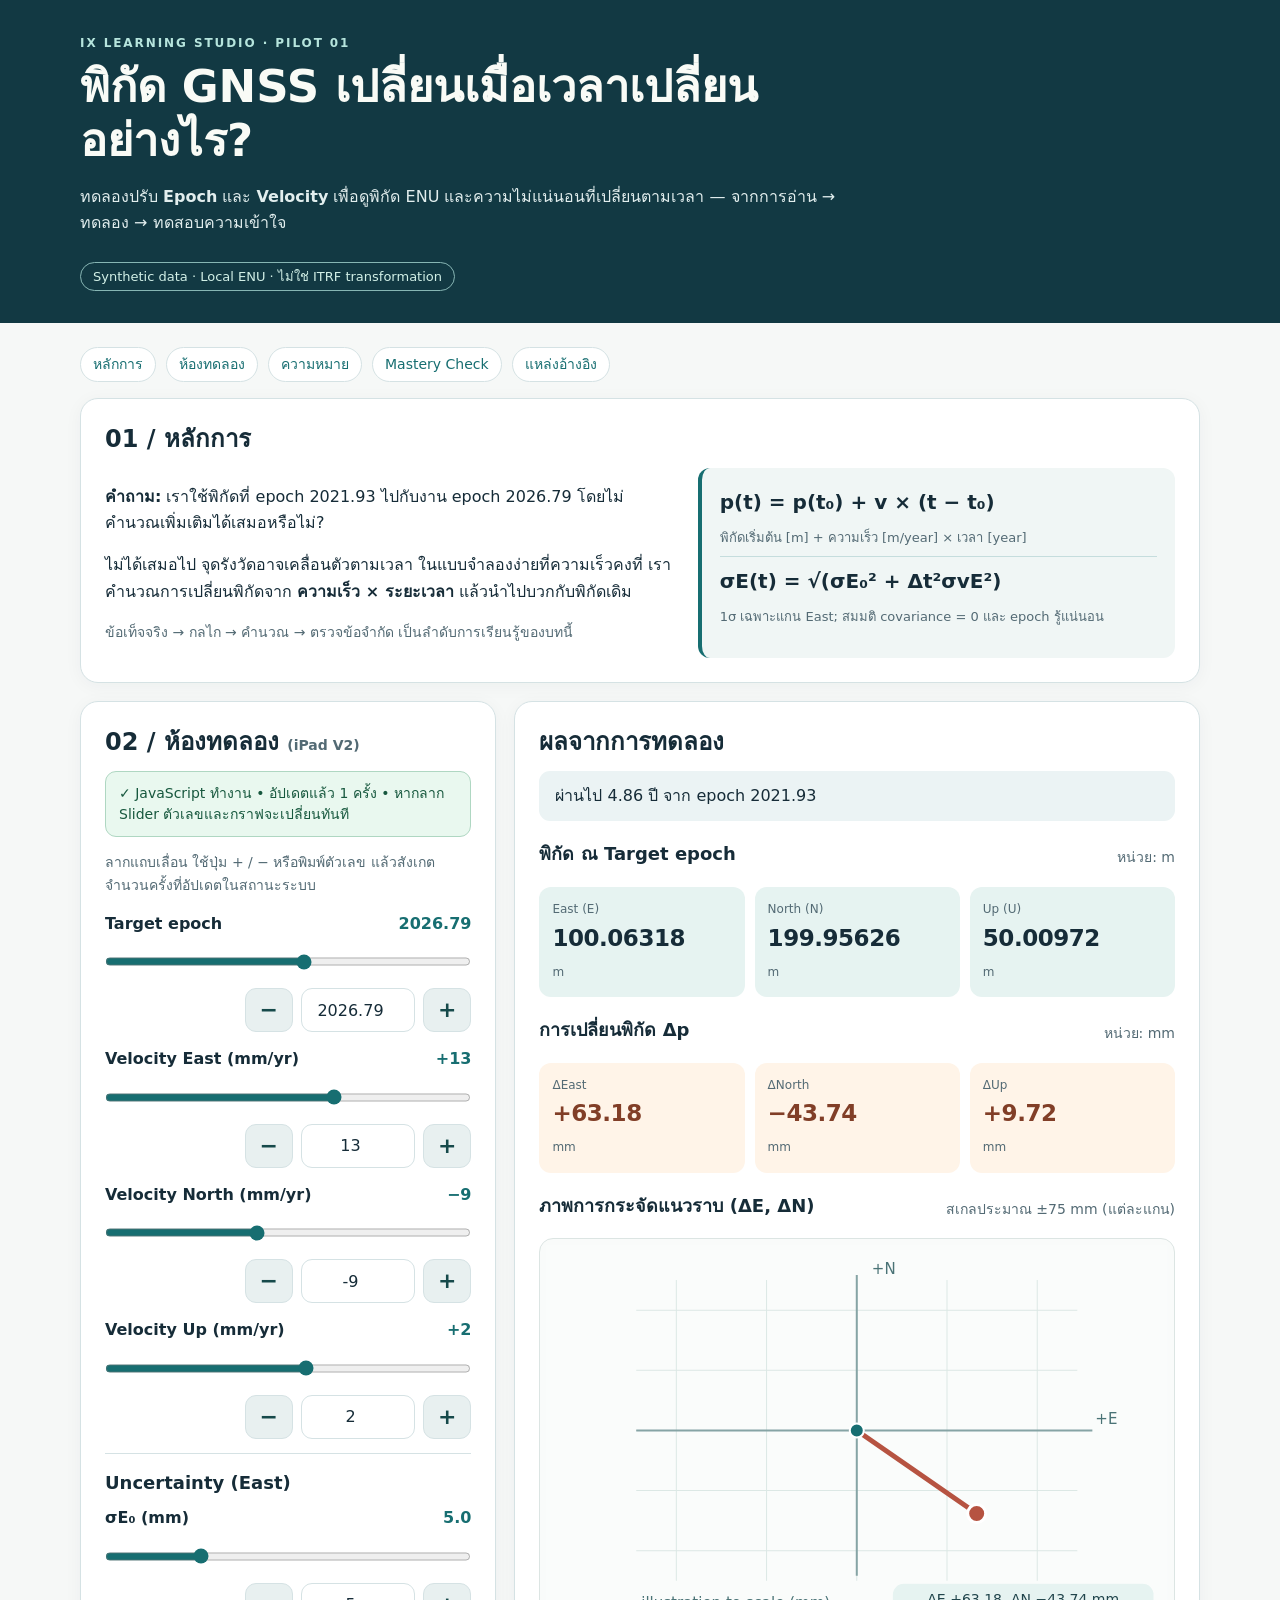
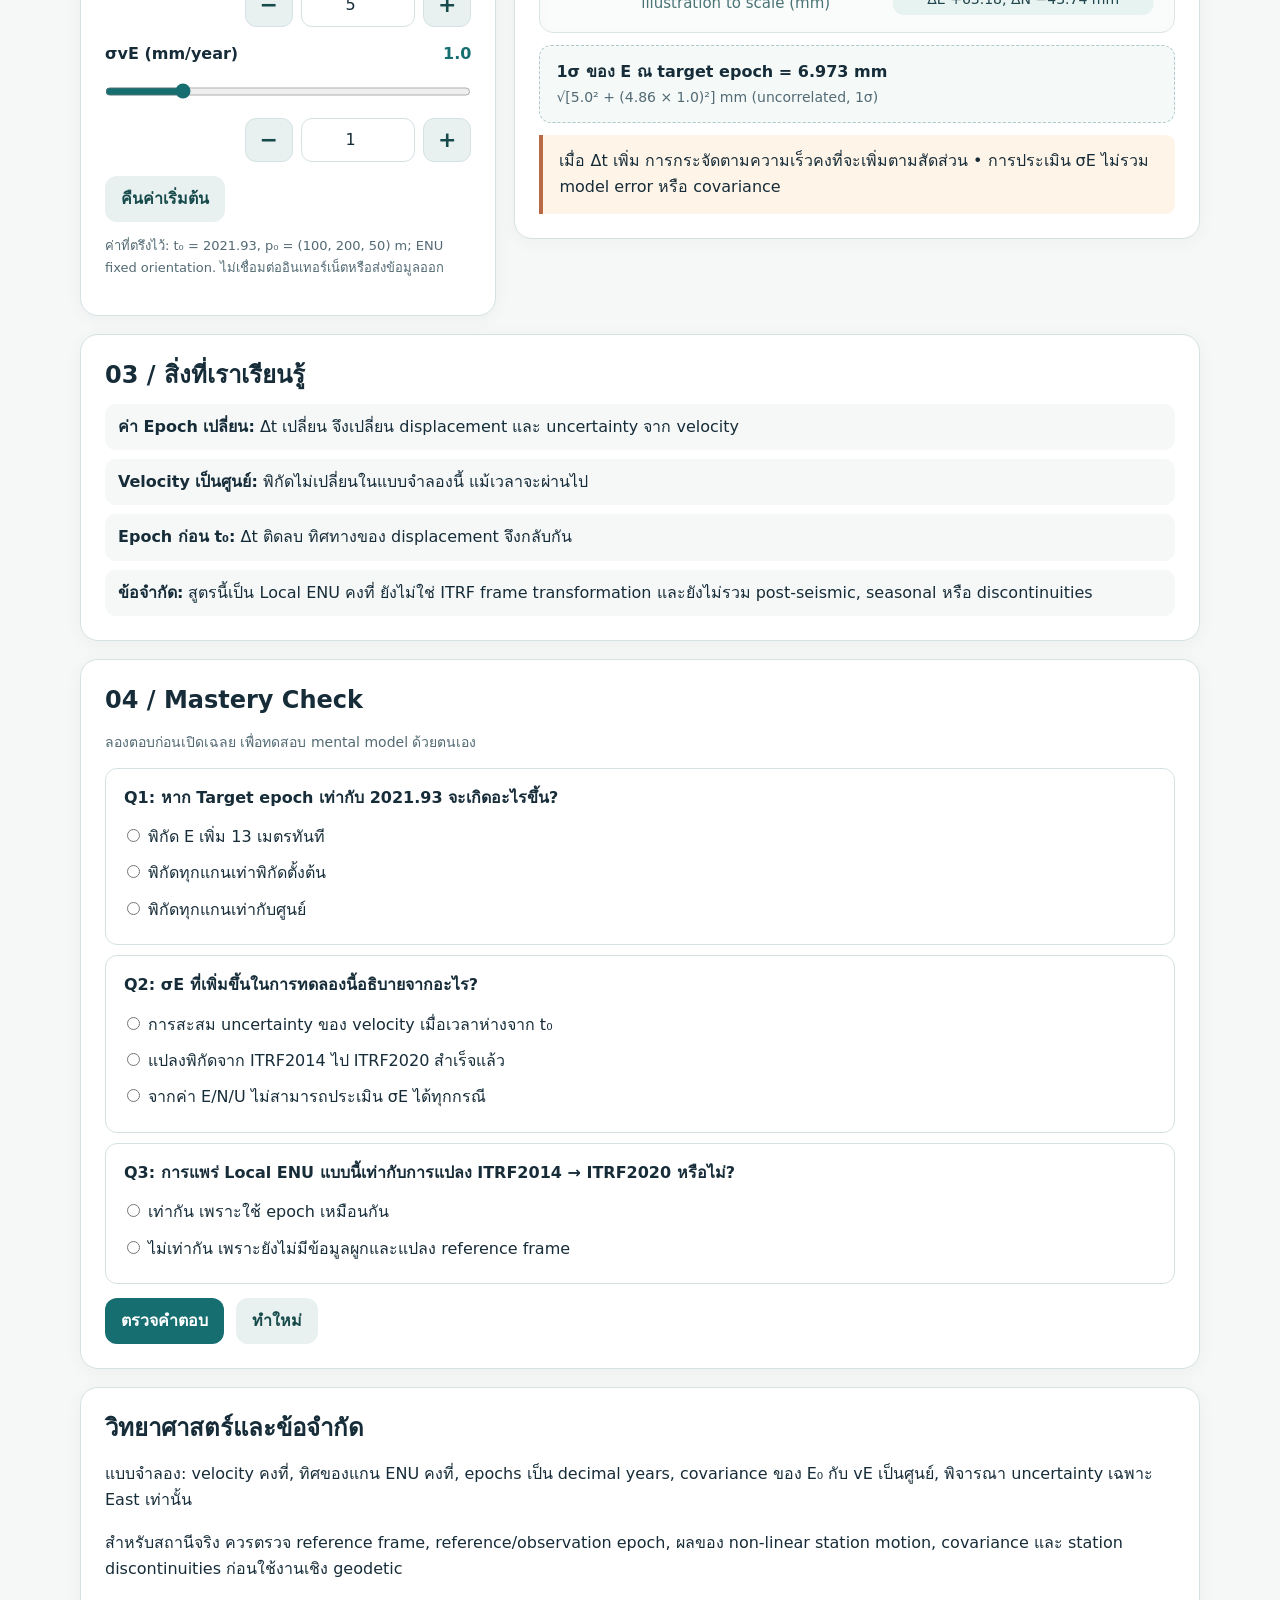
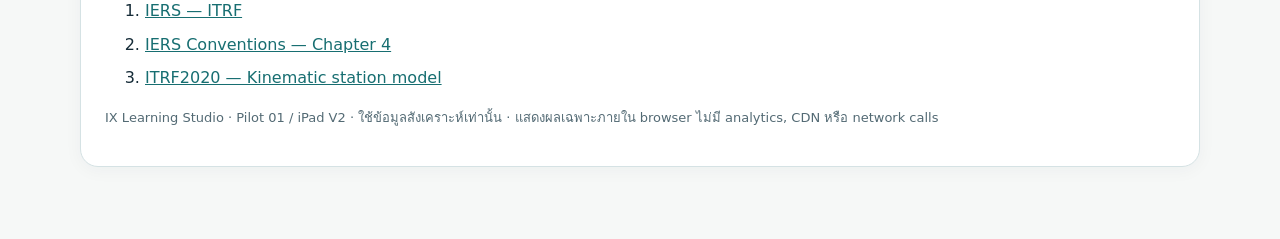
==== index.html @ b5753600 "Add files via upload" ====
<!DOCTYPE html>
<html lang="th">
<head>
<meta charset="UTF-8">
<meta name="viewport" content="width=device-width,initial-scale=1">
<meta name="color-scheme" content="light">
<title>IX Learning Studio · GNSS Epoch Propagation · iPad V2</title>
<style>
:root{--ink:#162c38;--sub:#536a74;--bg:#f6f8f7;--paper:#fff;--sea:#176e71;--soft:#e6f3f1;--coral:#b65341;--gold:#f8eaca;--border:#d5e2e4;--focus:#096a9a}
*{box-sizing:border-box} html{scroll-behavior:smooth}body{margin:0;background:var(--bg);font-family:system-ui,'Noto Sans Thai',Tahoma,sans-serif;color:var(--ink);font-size:16px;line-height:1.65}button,input{font:inherit} button{cursor:pointer} button:focus-visible,a:focus-visible,input:focus-visible{outline:3px solid var(--focus);outline-offset:3px}a{color:var(--sea)}
.hero{background:#123943;color:#f9fbf6;padding:36px max(16px,calc((100vw - 1120px)/2)) 32px}.eyebrow{text-transform:uppercase;letter-spacing:.16em;font:600 12px system-ui;color:#b6e5dd}.hero h1{font-size:clamp(27px,4vw,45px);line-height:1.2;max-width:800px;margin:10px 0}.hero p{max-width:780px;color:#e2eeee}.pill{display:inline-block;border:1px solid #87b6b4;padding:3px 12px;border-radius:99px;color:#d2f0e7;font-size:13px;margin-top:9px}main{width:min(1120px,calc(100% - 32px));margin:24px auto 72px}.topnav{display:flex;flex-wrap:wrap;gap:10px;margin-bottom:16px}.topnav a{border:1px solid var(--border);background:white;text-decoration:none;padding:5px 12px;border-radius:30px;font-size:14px}.card{background:var(--paper);border:1px solid var(--border);border-radius:18px;padding:24px;margin-bottom:18px;box-shadow:0 3px 18px #1a39450b}.card h2{margin:0 0 12px;line-height:1.35;font-size:24px}.card h3{margin:0 0 8px;font-size:18px}.hint{color:var(--sub);font-size:14px}.intro{display:grid;grid-template-columns:1.2fr 1fr;gap:20px}.formula{border-left:4px solid var(--sea);background:#f0f6f5;padding:18px;border-radius:12px;font-size:20px;display:flex;flex-direction:column;gap:8px}.formula small{font-size:13px;color:var(--sub)} .micro{display:grid;gap:9px} .micro div{padding:10px 13px;background:#f6f8f8;border-radius:11px}
.workspace{display:grid;grid-template-columns:minmax(275px,.82fr) minmax(0,1.35fr);gap:18px;align-items:start}.control label{display:flex;justify-content:space-between;gap:10px;align-items:baseline;font-weight:600}.control output{color:var(--sea);font-variant-numeric:tabular-nums;white-space:nowrap}.control input[type=range]{width:100%;accent-color:var(--sea);cursor:pointer;margin:7px 0 17px;min-height:20px}.columns{display:grid;grid-template-columns:repeat(3,1fr);gap:10px}.tile{background:var(--soft);padding:13px;border-radius:12px;min-width:0}.tile .axis{color:var(--sub);font-size:12px}.tile strong{font-size:clamp(16px,2.3vw,23px);display:block;font-variant-numeric:tabular-nums;letter-spacing:-.02em}.tile .unit{color:var(--sub);font-size:12px}.delta{background:#fff4e8}.delta strong{color:#813e27}.subhead{display:flex;align-items:center;justify-content:space-between;gap:10px;flex-wrap:wrap;margin:18px 0 10px}button{border:none;border-radius:12px;background:var(--sea);color:white;padding:10px 16px;font-weight:650}button.secondary{background:#e8f0f0;color:#164a4b}button[disabled]{opacity:.55;cursor:not-allowed}.compare{margin:12px 0;padding:15px 18px;border:1px solid var(--border);border-radius:12px}.compare .bar{position:relative;background:#dce8e7;border-radius:20px;height:14px;margin:15px 0 8px}.compare .bar div{background:var(--coral);height:100%;border-radius:20px;transition:width .2s ease;max-width:100%}.compare .barlabel{display:flex;justify-content:space-between;gap:10px;color:var(--sub);font-size:13px}.canvaswrap{background:#f9fbfa;border:1px solid #dce5e3;border-radius:14px;padding:6px}.canvaswrap svg{display:block;width:100%;height:auto}.metricline{border:1px dashed #b0c8cb;background:#f5faf9;border-radius:12px;padding:13px 16px;margin:12px 0;font-variant-numeric:tabular-nums}.note{padding:13px 16px;border-left:4px solid #b76a45;background:#fff4e8;border-radius:0 9px 9px 0}.foot{font-size:13px;color:var(--sub)}.qa{border:1px solid var(--border);border-radius:12px;padding:16px;margin-top:10px}.qa fieldset{border:0;padding:0;margin:0}.qa legend{font-weight:650;margin-bottom:8px}.qa label{display:block;padding:5px 0;cursor:pointer}.qa input{margin-right:8px}.good{color:#13634d}.bad{color:#a33e38}.inputline{display:flex;align-items:center;gap:12px;flex-wrap:wrap}.info{background:#ebf3f4;border-radius:11px;padding:12px 16px}.sources a{overflow-wrap:anywhere}.sources li{margin-bottom:7px}.sr-only{position:absolute;width:1px;height:1px;padding:0;margin:-1px;overflow:hidden;clip:rect(0,0,0,0);white-space:nowrap;border:0}
@media(max-width:800px){.intro,.workspace{grid-template-columns:1fr}.card{padding:16px}.columns{gap:6px}.tile{padding:10px 7px}.tile strong{font-size:clamp(14px,4vw,22px)}main{width:min(100% - 20px,1120px)}.hero{padding:26px 15px}.control input[type=range]{margin-bottom:12px}}
@media(prefers-reduced-motion:reduce){html{scroll-behavior:auto}*,*:before,*:after{animation:none!important;transition:none!important}}

/* iPad V2: progressive diagnostics and finger-friendly redundant controls */
.control input[type=range]{min-height:35px;touch-action:manipulation}
.slider-tools{display:flex;align-items:center;justify-content:flex-end;gap:8px;margin:-8px 0 14px}
.slider-tools button{border:1px solid var(--border);height:44px;min-width:48px;padding:6px 14px;border-radius:11px;background:#e8f0f0;color:#164a4b;font-size:22px;line-height:1}
.slider-tools input[type=number]{width:114px;max-width:40%;border:1px solid var(--border);border-radius:11px;padding:8px;background:#fff;color:var(--ink);height:44px;text-align:center;font-variant-numeric:tabular-nums}
.runtime-status{font-size:14px;line-height:1.5;border-radius:11px;padding:11px 13px;margin:12px 0;border:1px solid #d6b988;background:#fff4dc;color:#6a4410}
.runtime-ready{border-color:#afd7c2;background:#e9f8ef;color:#17583e}
.runtime-error{border-color:#efb5b4;background:#fff0f0;color:#8f2727}
@media(max-width:480px){.slider-tools{justify-content:space-between}.slider-tools input[type=number]{width:140px}}
</style>
</head>
<body>
<header class="hero">
 <div class="eyebrow">IX LEARNING STUDIO · PILOT 01</div>
 <h1>พิกัด GNSS เปลี่ยนเมื่อเวลาเปลี่ยนอย่างไร?</h1>
 <p>ทดลองปรับ <strong>Epoch</strong> และ <strong>Velocity</strong> เพื่อดูพิกัด ENU และความไม่แน่นอนที่เปลี่ยนตามเวลา — จากการอ่าน → ทดลอง → ทดสอบความเข้าใจ</p>
 <span class="pill">Synthetic data · Local ENU · ไม่ใช่ ITRF transformation</span>
</header>
<main>
<nav class="topnav" aria-label="ข้ามไปยังส่วนต่าง ๆ"><a href="#concept">หลักการ</a><a href="#experiment">ห้องทดลอง</a><a href="#explain">ความหมาย</a><a href="#quiz">Mastery Check</a><a href="#sources">แหล่งอ้างอิง</a></nav>
<section class="card" id="concept">
 <h2>01 / หลักการ</h2>
 <div class="intro">
  <div><p><strong>คำถาม:</strong> เราใช้พิกัดที่ epoch 2021.93 ไปกับงาน epoch 2026.79 โดยไม่คำนวณเพิ่มเติมได้เสมอหรือไม่?</p><p>ไม่ได้เสมอไป จุดรังวัดอาจเคลื่อนตัวตามเวลา ในแบบจำลองง่ายที่ความเร็วคงที่ เราคำนวณการเปลี่ยนพิกัดจาก <strong>ความเร็ว × ระยะเวลา</strong> แล้วนำไปบวกกับพิกัดเดิม</p><p class="hint">ข้อเท็จจริง → กลไก → คำนวณ → ตรวจข้อจำกัด เป็นลำดับการเรียนรู้ของบทนี้</p></div>
  <div class="formula"><div><strong>p(t) = p(t₀) + v × (t − t₀)</strong></div><small>พิกัดเริ่มต้น [m] + ความเร็ว [m/year] × เวลา [year]</small><div style="border-top:1px solid #c5dddd;padding-top:8px"><strong>σE(t) = √(σE₀² + Δt²σvE²)</strong></div><small>1σ เฉพาะแกน East; สมมติ covariance = 0 และ epoch รู้แน่นอน</small></div>
 </div>
</section>
<section class="workspace" id="experiment" aria-labelledby="lab-heading">
 <div class="card" style="margin:0">
  <h2 id="lab-heading">02 / ห้องทดลอง <span class="hint">(iPad V2)</span></h2>
  <div id="js-status" class="runtime-status" role="status" aria-live="polite">⚠️ ยังไม่พบการทำงานของ JavaScript: หากตัวเลื่อนขยับ แต่ตัวเลขไม่เปลี่ยน หน้า Preview อาจบล็อกสคริปต์ ให้เปิดผ่านเว็บไซต์ HTTPS บน Chrome</div>
  <p class="hint">ลากแถบเลื่อน ใช้ปุ่ม + / − หรือพิมพ์ตัวเลข แล้วสังเกตจำนวนครั้งที่อัปเดตในสถานะระบบ</p>
  <div class="control"><label for="epoch">Target epoch <output id="epoch-v" for="epoch">2026.79</output></label><input id="epoch" type="range" min="2017" max="2035" step="0.01" value="2026.79"><div class="slider-tools" aria-label="การปรับค่า Target epoch">
   <button type="button" data-target="epoch" data-dir="-1" aria-label="ลด Target epoch">−</button>
   <input id="epoch-num" type="number" value="2026.79" min="2017" max="2035" step="0.01" inputmode="decimal" aria-label="กรอก Target epoch">
   <button type="button" data-target="epoch" data-dir="1" aria-label="เพิ่ม Target epoch">+</button>
  </div></div>
  <div class="control"><label for="ve">Velocity East (mm/yr) <output id="ve-v" for="ve">+13</output></label><input id="ve" type="range" min="-50" max="50" step="1" value="13"><div class="slider-tools" aria-label="การปรับค่า Velocity East (mm/yr)">
   <button type="button" data-target="ve" data-dir="-1" aria-label="ลด Velocity East (mm/yr)">−</button>
   <input id="ve-num" type="number" value="13" min="-50" max="50" step="1" inputmode="decimal" aria-label="กรอก Velocity East (mm/yr)">
   <button type="button" data-target="ve" data-dir="1" aria-label="เพิ่ม Velocity East (mm/yr)">+</button>
  </div></div>
  <div class="control"><label for="vn">Velocity North (mm/yr) <output id="vn-v" for="vn">−9</output></label><input id="vn" type="range" min="-50" max="50" step="1" value="-9"><div class="slider-tools" aria-label="การปรับค่า Velocity North (mm/yr)">
   <button type="button" data-target="vn" data-dir="-1" aria-label="ลด Velocity North (mm/yr)">−</button>
   <input id="vn-num" type="number" value="-9" min="-50" max="50" step="1" inputmode="decimal" aria-label="กรอก Velocity North (mm/yr)">
   <button type="button" data-target="vn" data-dir="1" aria-label="เพิ่ม Velocity North (mm/yr)">+</button>
  </div></div>
  <div class="control"><label for="vu">Velocity Up (mm/yr) <output id="vu-v" for="vu">+2</output></label><input id="vu" type="range" min="-20" max="20" step="1" value="2"><div class="slider-tools" aria-label="การปรับค่า Velocity Up (mm/yr)">
   <button type="button" data-target="vu" data-dir="-1" aria-label="ลด Velocity Up (mm/yr)">−</button>
   <input id="vu-num" type="number" value="2" min="-20" max="20" step="1" inputmode="decimal" aria-label="กรอก Velocity Up (mm/yr)">
   <button type="button" data-target="vu" data-dir="1" aria-label="เพิ่ม Velocity Up (mm/yr)">+</button>
  </div></div>
  <div style="border-top:1px solid var(--border);padding-top:14px"><h3>Uncertainty (East)</h3>
  <div class="control"><label for="s0">σE₀ (mm) <output id="s0-v">5</output></label><input id="s0" type="range" min="0" max="20" value="5" step="0.5"><div class="slider-tools" aria-label="การปรับค่า Initial uncertainty East (mm)">
   <button type="button" data-target="s0" data-dir="-1" aria-label="ลด Initial uncertainty East (mm)">−</button>
   <input id="s0-num" type="number" value="5" min="0" max="20" step="0.5" inputmode="decimal" aria-label="กรอก Initial uncertainty East (mm)">
   <button type="button" data-target="s0" data-dir="1" aria-label="เพิ่ม Initial uncertainty East (mm)">+</button>
  </div></div>
  <div class="control"><label for="sv">σvE (mm/year) <output id="sv-v">1.0</output></label><input id="sv" type="range" min="0" max="5" value="1" step="0.1"><div class="slider-tools" aria-label="การปรับค่า Velocity uncertainty East (mm/yr)">
   <button type="button" data-target="sv" data-dir="-1" aria-label="ลด Velocity uncertainty East (mm/yr)">−</button>
   <input id="sv-num" type="number" value="1" min="0" max="5" step="0.1" inputmode="decimal" aria-label="กรอก Velocity uncertainty East (mm/yr)">
   <button type="button" data-target="sv" data-dir="1" aria-label="เพิ่ม Velocity uncertainty East (mm/yr)">+</button>
  </div></div>
  </div>
  <button class="secondary" id="reset" type="button">คืนค่าเริ่มต้น</button>
  <p class="foot">ค่าที่ตรึงไว้: t₀ = 2021.93, p₀ = (100, 200, 50) m; ENU fixed orientation. ไม่เชื่อมต่ออินเทอร์เน็ตหรือส่งข้อมูลออก</p>
 </div>
 <div class="card" style="margin:0">
  <h2>ผลจากการทดลอง</h2>
  <div class="info"><span id="time-expl" aria-live="polite">ผ่านไป +4.86 ปี จาก epoch 2021.93</span></div>
  <div class="subhead"><h3>พิกัด ณ Target epoch</h3><span class="hint">หน่วย: m</span></div>
  <div class="columns" aria-live="polite" aria-atomic="true">
   <div class="tile"><div class="axis">East (E)</div><strong id="pe">100.06318</strong><span class="unit">m</span></div>
   <div class="tile"><div class="axis">North (N)</div><strong id="pn">199.95626</strong><span class="unit">m</span></div>
   <div class="tile"><div class="axis">Up (U)</div><strong id="pu">50.00972</strong><span class="unit">m</span></div>
  </div>
  <div class="subhead"><h3>การเปลี่ยนพิกัด Δp</h3><span class="hint">หน่วย: mm</span></div>
  <div class="columns" aria-live="polite">
   <div class="tile delta"><div class="axis">ΔEast</div><strong id="de">+63.18</strong><span class="unit">mm</span></div>
   <div class="tile delta"><div class="axis">ΔNorth</div><strong id="dn">−43.74</strong><span class="unit">mm</span></div>
   <div class="tile delta"><div class="axis">ΔUp</div><strong id="du">+9.72</strong><span class="unit">mm</span></div>
  </div>
  <div class="subhead"><h3>ภาพการกระจัดแนวราบ (ΔE, ΔN)</h3><span id="scale" class="hint">หน่วยเป็น mm</span></div>
  <div class="canvaswrap"><svg viewBox="0 0 620 380" role="img" aria-labelledby="plot-title plot-desc">
   <title id="plot-title">กราฟการเปลี่ยนตำแหน่งแนวราบเทียบจุดตั้งต้น</title><desc id="plot-desc">ลูกศรจากศูนย์ไปยัง displacement ในแกน East และ North ตัวเลขแกนเปลี่ยนตามสเกล</desc>
   <rect x="0" y="0" width="620" height="380" fill="#fafcfb"/>
   <g stroke="#dce8e5" stroke-width="1"><path d="M90 65 H530 M90 125 H530 M90 185 H530 M90 245 H530 M90 305 H530 M130 35 V335 M220 35 V335 M310 35 V335 M400 35 V335 M490 35 V335"/></g>
   <g stroke="#86a4a5" stroke-width="2"><path d="M90 185 H545 M310 330 V30"/></g>
   <g fill="#4a7376" font-family="system-ui" font-size="15"><text x="548" y="179">+E</text><text x="325" y="29">+N</text><text x="95" y="362">illustration to scale (mm)</text></g>
   <line id="vector" x1="310" y1="185" x2="400" y2="250" stroke="#b65341" stroke-width="5" stroke-linecap="round"/>
   <circle cx="310" cy="185" r="7" fill="#176e71" stroke="white" stroke-width="2"/>
   <circle id="end" cx="400" cy="250" r="9" fill="#b65341" stroke="white" stroke-width="3"/>
   <rect x="346" y="338" width="260" height="31" rx="11" fill="#e6f3f1"/><text id="endpoint-label" x="476" y="358" text-anchor="middle" font-family="system-ui" font-size="14" fill="#21454c">ΔE +63.18, ΔN −43.74 mm</text>
  </svg></div>
  <div class="metricline" aria-live="polite"><strong>1σ ของ E ณ target epoch = <span id="sigma">6.973</span> mm</strong><div class="hint" id="sigma-why">√(5² + 4.86² × 1²) mm</div></div>
  <div class="note" id="prediction">ลองเลื่อน Target epoch ให้ห่าง t₀ มากขึ้น แล้วสังเกตว่า |displacement| และ σE เปลี่ยนไปอย่างไร</div>
 </div>
</section>
<section class="card" id="explain" style="margin-top:18px">
 <h2>03 / สิ่งที่เราเรียนรู้</h2><div class="micro"><div><strong>ค่า Epoch เปลี่ยน:</strong> Δt เปลี่ยน จึงเปลี่ยน displacement และ uncertainty จาก velocity</div><div><strong>Velocity เป็นศูนย์:</strong> พิกัดไม่เปลี่ยนในแบบจำลองนี้ แม้เวลาจะผ่านไป</div><div><strong>Epoch ก่อน t₀:</strong> Δt ติดลบ ทิศทางของ displacement จึงกลับกัน</div><div><strong>ข้อจำกัด:</strong> สูตรนี้เป็น Local ENU คงที่ ยังไม่ใช่ ITRF frame transformation และยังไม่รวม post-seismic, seasonal หรือ discontinuities</div></div>
</section>
<section class="card" id="quiz">
 <h2>04 / Mastery Check</h2><p class="hint">ลองตอบก่อนเปิดเฉลย เพื่อทดสอบ mental model ด้วยตนเอง</p>
 <div class="qa"><fieldset><legend>Q1: หาก Target epoch เท่ากับ 2021.93 จะเกิดอะไรขึ้น?</legend><label><input type="radio" name="q1" value="a">พิกัด E เพิ่ม 13 เมตรทันที</label><label><input type="radio" name="q1" value="b">พิกัดทุกแกนเท่าพิกัดตั้งต้น</label><label><input type="radio" name="q1" value="c">พิกัดทุกแกนเท่ากับศูนย์</label></fieldset></div>
 <div class="qa"><fieldset><legend>Q2: σE ที่เพิ่มขึ้นในการทดลองนี้อธิบายจากอะไร?</legend><label><input type="radio" name="q2" value="a">การสะสม uncertainty ของ velocity เมื่อเวลาห่างจาก t₀</label><label><input type="radio" name="q2" value="b">แปลงพิกัดจาก ITRF2014 ไป ITRF2020 สำเร็จแล้ว</label><label><input type="radio" name="q2" value="c">จากค่า E/N/U ไม่สามารถประเมิน σE ได้ทุกกรณี</label></fieldset></div>
 <div class="qa"><fieldset><legend>Q3: การแพร่ Local ENU แบบนี้เท่ากับการแปลง ITRF2014 → ITRF2020 หรือไม่?</legend><label><input type="radio" name="q3" value="a">เท่ากัน เพราะใช้ epoch เหมือนกัน</label><label><input type="radio" name="q3" value="b">ไม่เท่ากัน เพราะยังไม่มีข้อมูลผูกและแปลง reference frame</label></fieldset></div>
 <div class="inputline" style="margin-top:14px"><button id="check" type="button">ตรวจคำตอบ</button><button id="clear" type="button" class="secondary">ทำใหม่</button><div id="grade" aria-live="polite" role="status" style="font-weight:700"></div></div>
</section>
<section class="card" id="sources"><h2>วิทยาศาสตร์และข้อจำกัด</h2><p>แบบจำลอง: velocity คงที่, ทิศของแกน ENU คงที่, epochs เป็น decimal years, covariance ของ E₀ กับ vE เป็นศูนย์, พิจารณา uncertainty เฉพาะ East เท่านั้น</p><p>สำหรับสถานีจริง ควรตรวจ reference frame, reference/observation epoch, ผลของ non-linear station motion, covariance และ station discontinuities ก่อนใช้งานเชิง geodetic</p><ol class="sources"><li><a href="https://www.iers.org/iers/en/dataproducts/itrf/itrf" target="_blank" rel="noopener noreferrer">IERS — ITRF</a></li><li><a href="https://iers-conventions.obspm.fr/content/chapter4/icc4.pdf" target="_blank" rel="noopener noreferrer">IERS Conventions — Chapter 4</a></li><li><a href="https://itrf.ign.fr/en/solutions/itrf2020/description/more" target="_blank" rel="noopener noreferrer">ITRF2020 — Kinematic station model</a></li></ol><p class="foot">IX Learning Studio · Pilot 01 / iPad V2 · ใช้ข้อมูลสังเคราะห์เท่านั้น · แสดงผลเฉพาะภายใน browser ไม่มี analytics, CDN หรือ network calls</p></section>
</main>
<script>
'use strict';
/** Pure model shared with page/test; all E,N,U are metres, v in millimetres/year. */
function epochModel(base, velocity, initialEpoch, targetEpoch, sigma0Mm, sigmaVelocityMmYr) {
  const all = [...base, ...velocity, initialEpoch, targetEpoch, sigma0Mm, sigmaVelocityMmYr];
  if (!all.every(Number.isFinite)) throw new TypeError('All inputs must be finite numbers');
  if (sigma0Mm < 0 || sigmaVelocityMmYr < 0) throw new RangeError('Uncertainty cannot be negative');
  const dt = targetEpoch - initialEpoch;
  const displacement = velocity.map(v => v * dt / 1000);
  const result = base.map((v,i) => v + displacement[i]);
  const sigmaEastMm = Math.hypot(sigma0Mm, dt * sigmaVelocityMmYr);
  return {dt, displacement, result, sigmaEastMm};
}
if (typeof module !== 'undefined') module.exports = {epochModel};

(function(){
'use strict';
const $=id=>document.getElementById(id);
const initial=[100,200,50], t0=2021.93, defaults={epoch:2026.79,ve:13,vn:-9,vu:2,s0:5,sv:1};
let renderCount=0;
const fmtSigned=(x,n=2)=>`${x>0?'+':x<0?'−':''}${Math.abs(x).toFixed(n)}`;
function render(){
 const epoch=+$('epoch').value, v=['ve','vn','vu'].map(id=>+$(id).value), s0=+$('s0').value, sv=+$('sv').value;
 const m=epochModel(initial,v,t0,epoch,s0,sv);
 for(const [id,val] of Object.entries({epoch:epoch.toFixed(2),ve:fmtSigned(v[0],0),vn:fmtSigned(v[1],0),vu:fmtSigned(v[2],0),s0:s0.toFixed(1),sv:sv.toFixed(1)}))$(id+'-v').textContent=val;
 ['pe','pn','pu'].forEach((id,i)=>$(id).textContent=m.result[i].toFixed(5));
 ['de','dn','du'].forEach((id,i)=>$(id).textContent=fmtSigned(m.displacement[i]*1000));
 $('time-expl').textContent=m.dt===0?'เวลาเป้าหมายเท่ากับเวลาเริ่มต้น (Δt = 0 ปี)':`${m.dt>0?'ผ่านไป':'ย้อนกลับ'} ${Math.abs(m.dt).toFixed(2)} ปี จาก epoch ${t0}`;
 $('sigma').textContent=m.sigmaEastMm.toFixed(3);
 $('sigma-why').textContent=`√[${s0.toFixed(1)}² + (${m.dt.toFixed(2)} × ${sv.toFixed(1)})²] mm (uncorrelated, 1σ)`;
 const dx=m.displacement[0]*1000,dy=m.displacement[1]*1000;
 const radius=Math.max(Math.abs(dx),Math.abs(dy),25), halfspan=Math.ceil(radius/25)*25, factor=142/halfspan;
 const X=Math.max(100,Math.min(520,310+dx*factor)),Y=Math.max(45,Math.min(325,185-dy*factor));
 $('vector').setAttribute('x2',X.toFixed(1));$('vector').setAttribute('y2',Y.toFixed(1));$('end').setAttribute('cx',X.toFixed(1));$('end').setAttribute('cy',Y.toFixed(1));
 $('endpoint-label').textContent=`ΔE ${fmtSigned(dx)}, ΔN ${fmtSigned(dy)} mm`;
 $('scale').textContent=`สเกลประมาณ ±${halfspan} mm (แต่ละแกน)`;
 const comparison=m.dt===0?'ตำแหน่งเหมือนพิกัดตั้งต้นเพราะ Δt = 0':v.every(x=>x===0)?'ความเร็วเป็นศูนย์ทุกแกน จึงไม่มี displacement':m.dt<0?'กำลังประมาณพิกัดย้อนหลัง (Δt < 0)':'เมื่อ Δt เพิ่ม การกระจัดตามความเร็วคงที่จะเพิ่มตามสัดส่วน';
 $('prediction').textContent=comparison+' • การประเมิน σE ไม่รวม model error หรือ covariance';
 for(const id of Object.keys(defaults)) { if(document.activeElement !== $(id+'-num')) $(id+'-num').value=$(id).value; }
 ++renderCount;
 const badge=$('js-status');
 badge.className='runtime-status runtime-ready';
 badge.textContent=`✓ JavaScript ทำงาน • อัปเดตแล้ว ${renderCount} ครั้ง • หากลาก Slider ตัวเลขและกราฟจะเปลี่ยนทันที`;

}
for(const k of Object.keys(defaults)){
  const range=$(k), num=$(k+'-num');
  range.addEventListener('input',render);
  range.addEventListener('change',render); // mobile / accessibility fallback
  num.addEventListener('input',()=>{
    if(num.value==='' || !Number.isFinite(Number(num.value))) return;
    const min=Number(range.min), max=Number(range.max), step=Number(range.step);
    const val=Math.min(max,Math.max(min,Number(num.value)));
    const rounded=Number((min+Math.round((val-min)/step)*step).toFixed(5));
    range.value=String(rounded);
    render();
  });
  num.addEventListener('change',()=>{num.value=range.value;render();});
}
document.querySelectorAll('[data-target][data-dir]').forEach(button=>{
 button.addEventListener('click',()=>{
  const id=button.dataset.target, range=$(id);
  const min=Number(range.min),max=Number(range.max),step=Number(range.step);
  const desired=Number(range.value)+Number(button.dataset.dir)*step;
  range.value=String(Number(Math.min(max,Math.max(min,desired)).toFixed(5)));
  $(id+'-num').value=range.value;
  render();
 });
});
$('reset').addEventListener('click',()=>{for(const [id,val] of Object.entries(defaults)){$(id).value=val;$(id+'-num').value=val;}render();$('epoch').focus();});
$('check').addEventListener('click',()=>{const answers={q1:'b',q2:'a',q3:'b'},got=Object.keys(answers).map(q=>(document.querySelector(`input[name="${q}"]:checked`)||{}).value||'');const score=Object.keys(answers).filter((q,i)=>got[i]===answers[q]).length;const status=$('grade');if(got.some(x=>!x)){status.textContent='กรุณาตอบให้ครบทั้ง 3 ข้อ';status.className='bad';return;}status.textContent=`${score}/3 ${score===3?'PASS — เข้าใจหลักการพื้นฐาน':'RETRY — ลองทบทวนกลไกและข้อจำกัด'}`;status.className=score===3?'good':'bad';});
$('clear').addEventListener('click',()=>{document.querySelectorAll('#quiz input[type=radio]').forEach(x=>x.checked=false);$('grade').textContent='';});
render();
})();
</script>
</body>
</html>
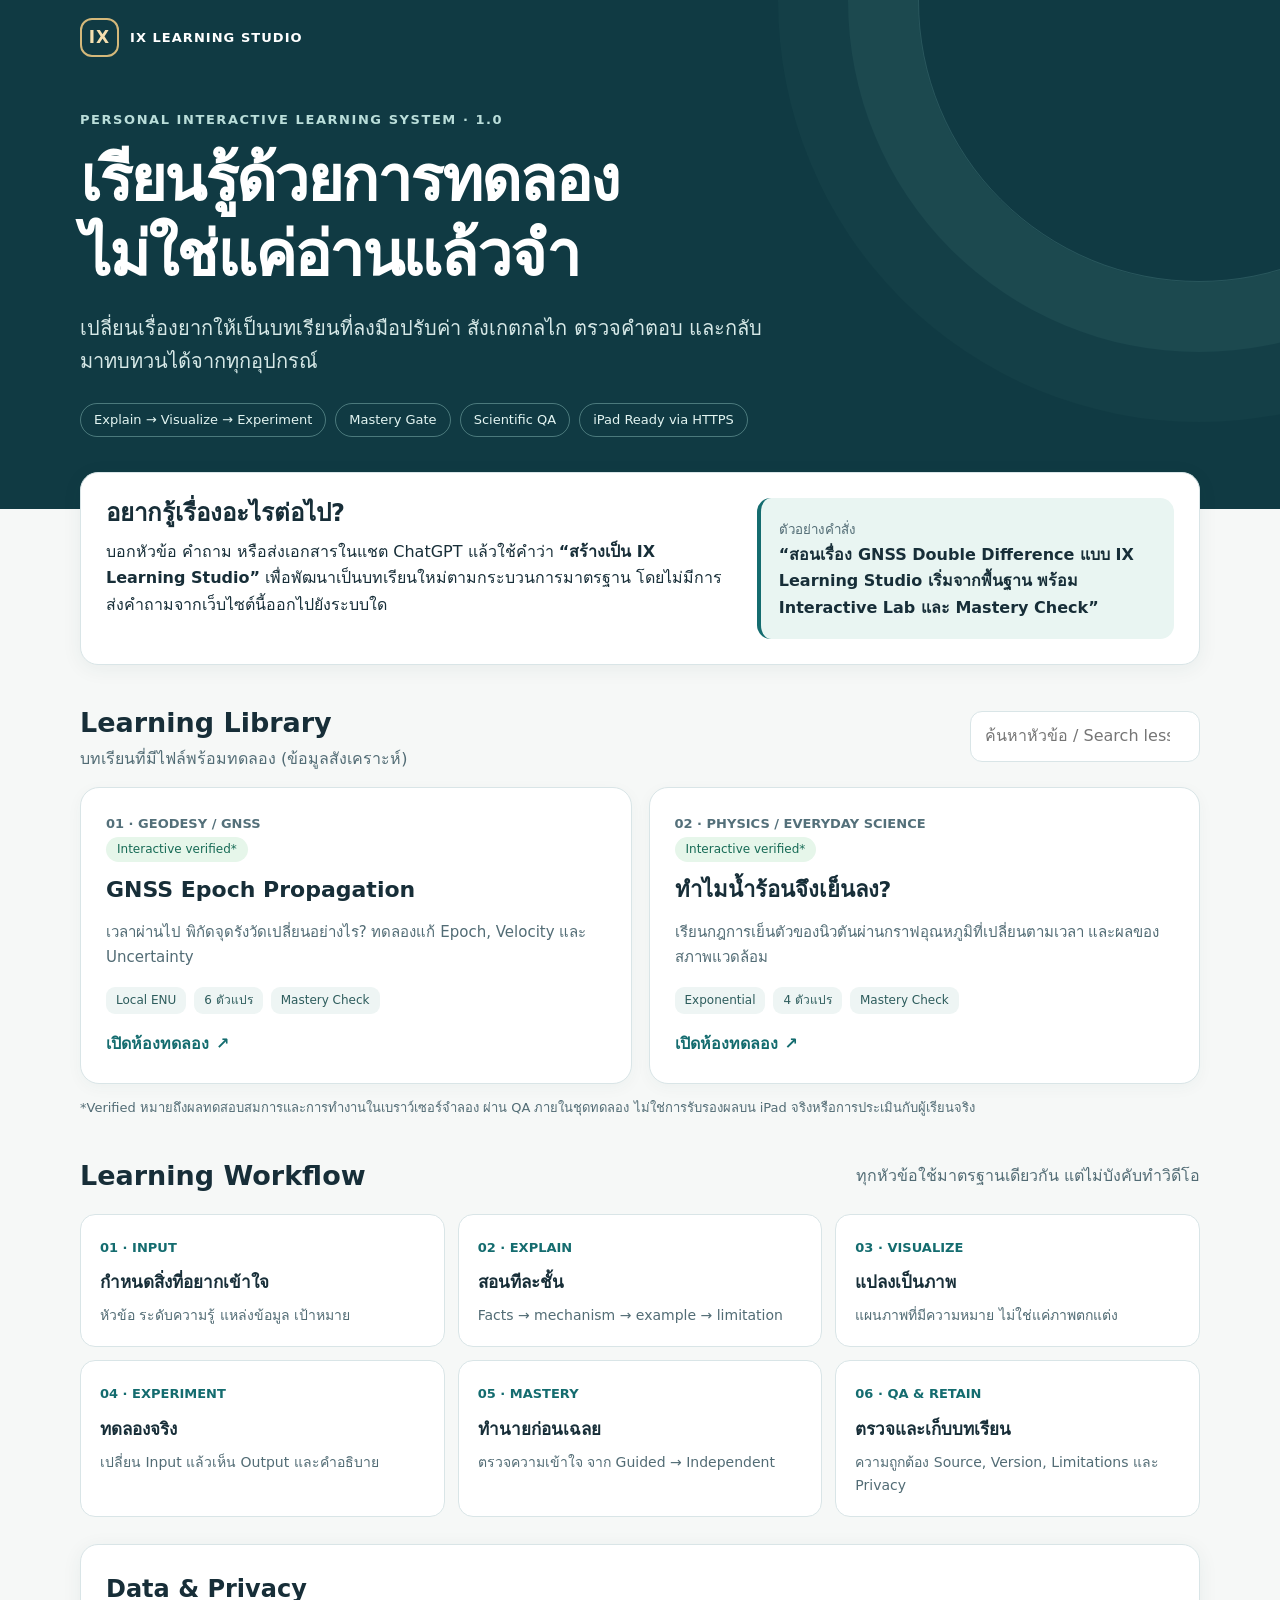
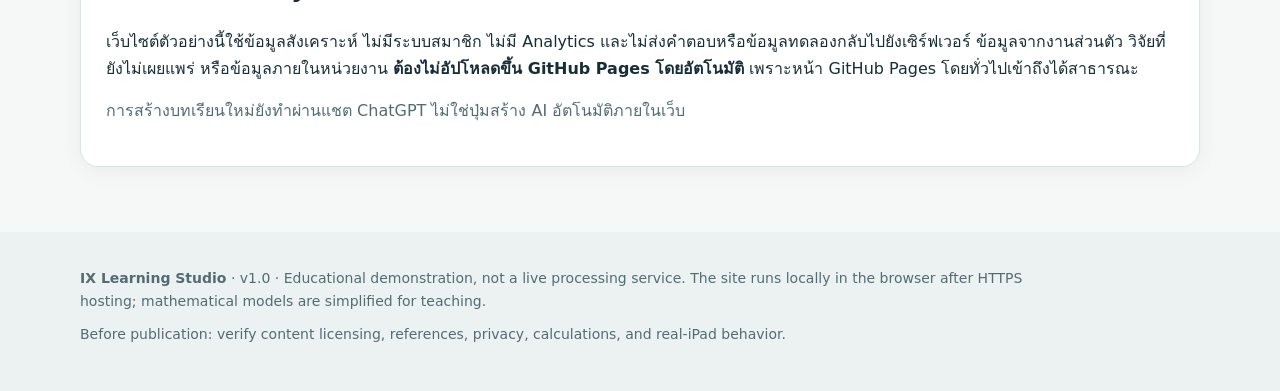
==== commit 86c0b6c1: "Restore Universal v1.0 bundle folder structure Task IXLS-REPAIR-001. The web upload flattened the bu" ====
--- a/index.html
+++ b/index.html
@@ -1,202 +1,42 @@
 <!DOCTYPE html>
 <html lang="th">
 <head>
-<meta charset="UTF-8">
-<meta name="viewport" content="width=device-width,initial-scale=1">
-<meta name="color-scheme" content="light">
-<title>IX Learning Studio · GNSS Epoch Propagation · iPad V2</title>
+<meta charset="utf-8"><meta name="viewport" content="width=device-width,initial-scale=1">
+<meta name="color-scheme" content="light"><meta name="theme-color" content="#113a43">
+<title>IX Learning Studio · Interactive Learning Library</title>
 <style>
-:root{--ink:#162c38;--sub:#536a74;--bg:#f6f8f7;--paper:#fff;--sea:#176e71;--soft:#e6f3f1;--coral:#b65341;--gold:#f8eaca;--border:#d5e2e4;--focus:#096a9a}
-*{box-sizing:border-box} html{scroll-behavior:smooth}body{margin:0;background:var(--bg);font-family:system-ui,'Noto Sans Thai',Tahoma,sans-serif;color:var(--ink);font-size:16px;line-height:1.65}button,input{font:inherit} button{cursor:pointer} button:focus-visible,a:focus-visible,input:focus-visible{outline:3px solid var(--focus);outline-offset:3px}a{color:var(--sea)}
-.hero{background:#123943;color:#f9fbf6;padding:36px max(16px,calc((100vw - 1120px)/2)) 32px}.eyebrow{text-transform:uppercase;letter-spacing:.16em;font:600 12px system-ui;color:#b6e5dd}.hero h1{font-size:clamp(27px,4vw,45px);line-height:1.2;max-width:800px;margin:10px 0}.hero p{max-width:780px;color:#e2eeee}.pill{display:inline-block;border:1px solid #87b6b4;padding:3px 12px;border-radius:99px;color:#d2f0e7;font-size:13px;margin-top:9px}main{width:min(1120px,calc(100% - 32px));margin:24px auto 72px}.topnav{display:flex;flex-wrap:wrap;gap:10px;margin-bottom:16px}.topnav a{border:1px solid var(--border);background:white;text-decoration:none;padding:5px 12px;border-radius:30px;font-size:14px}.card{background:var(--paper);border:1px solid var(--border);border-radius:18px;padding:24px;margin-bottom:18px;box-shadow:0 3px 18px #1a39450b}.card h2{margin:0 0 12px;line-height:1.35;font-size:24px}.card h3{margin:0 0 8px;font-size:18px}.hint{color:var(--sub);font-size:14px}.intro{display:grid;grid-template-columns:1.2fr 1fr;gap:20px}.formula{border-left:4px solid var(--sea);background:#f0f6f5;padding:18px;border-radius:12px;font-size:20px;display:flex;flex-direction:column;gap:8px}.formula small{font-size:13px;color:var(--sub)} .micro{display:grid;gap:9px} .micro div{padding:10px 13px;background:#f6f8f8;border-radius:11px}
-.workspace{display:grid;grid-template-columns:minmax(275px,.82fr) minmax(0,1.35fr);gap:18px;align-items:start}.control label{display:flex;justify-content:space-between;gap:10px;align-items:baseline;font-weight:600}.control output{color:var(--sea);font-variant-numeric:tabular-nums;white-space:nowrap}.control input[type=range]{width:100%;accent-color:var(--sea);cursor:pointer;margin:7px 0 17px;min-height:20px}.columns{display:grid;grid-template-columns:repeat(3,1fr);gap:10px}.tile{background:var(--soft);padding:13px;border-radius:12px;min-width:0}.tile .axis{color:var(--sub);font-size:12px}.tile strong{font-size:clamp(16px,2.3vw,23px);display:block;font-variant-numeric:tabular-nums;letter-spacing:-.02em}.tile .unit{color:var(--sub);font-size:12px}.delta{background:#fff4e8}.delta strong{color:#813e27}.subhead{display:flex;align-items:center;justify-content:space-between;gap:10px;flex-wrap:wrap;margin:18px 0 10px}button{border:none;border-radius:12px;background:var(--sea);color:white;padding:10px 16px;font-weight:650}button.secondary{background:#e8f0f0;color:#164a4b}button[disabled]{opacity:.55;cursor:not-allowed}.compare{margin:12px 0;padding:15px 18px;border:1px solid var(--border);border-radius:12px}.compare .bar{position:relative;background:#dce8e7;border-radius:20px;height:14px;margin:15px 0 8px}.compare .bar div{background:var(--coral);height:100%;border-radius:20px;transition:width .2s ease;max-width:100%}.compare .barlabel{display:flex;justify-content:space-between;gap:10px;color:var(--sub);font-size:13px}.canvaswrap{background:#f9fbfa;border:1px solid #dce5e3;border-radius:14px;padding:6px}.canvaswrap svg{display:block;width:100%;height:auto}.metricline{border:1px dashed #b0c8cb;background:#f5faf9;border-radius:12px;padding:13px 16px;margin:12px 0;font-variant-numeric:tabular-nums}.note{padding:13px 16px;border-left:4px solid #b76a45;background:#fff4e8;border-radius:0 9px 9px 0}.foot{font-size:13px;color:var(--sub)}.qa{border:1px solid var(--border);border-radius:12px;padding:16px;margin-top:10px}.qa fieldset{border:0;padding:0;margin:0}.qa legend{font-weight:650;margin-bottom:8px}.qa label{display:block;padding:5px 0;cursor:pointer}.qa input{margin-right:8px}.good{color:#13634d}.bad{color:#a33e38}.inputline{display:flex;align-items:center;gap:12px;flex-wrap:wrap}.info{background:#ebf3f4;border-radius:11px;padding:12px 16px}.sources a{overflow-wrap:anywhere}.sources li{margin-bottom:7px}.sr-only{position:absolute;width:1px;height:1px;padding:0;margin:-1px;overflow:hidden;clip:rect(0,0,0,0);white-space:nowrap;border:0}
-@media(max-width:800px){.intro,.workspace{grid-template-columns:1fr}.card{padding:16px}.columns{gap:6px}.tile{padding:10px 7px}.tile strong{font-size:clamp(14px,4vw,22px)}main{width:min(100% - 20px,1120px)}.hero{padding:26px 15px}.control input[type=range]{margin-bottom:12px}}
-@media(prefers-reduced-motion:reduce){html{scroll-behavior:auto}*,*:before,*:after{animation:none!important;transition:none!important}}
-
-/* iPad V2: progressive diagnostics and finger-friendly redundant controls */
-.control input[type=range]{min-height:35px;touch-action:manipulation}
-.slider-tools{display:flex;align-items:center;justify-content:flex-end;gap:8px;margin:-8px 0 14px}
-.slider-tools button{border:1px solid var(--border);height:44px;min-width:48px;padding:6px 14px;border-radius:11px;background:#e8f0f0;color:#164a4b;font-size:22px;line-height:1}
-.slider-tools input[type=number]{width:114px;max-width:40%;border:1px solid var(--border);border-radius:11px;padding:8px;background:#fff;color:var(--ink);height:44px;text-align:center;font-variant-numeric:tabular-nums}
-.runtime-status{font-size:14px;line-height:1.5;border-radius:11px;padding:11px 13px;margin:12px 0;border:1px solid #d6b988;background:#fff4dc;color:#6a4410}
-.runtime-ready{border-color:#afd7c2;background:#e9f8ef;color:#17583e}
-.runtime-error{border-color:#efb5b4;background:#fff0f0;color:#8f2727}
-@media(max-width:480px){.slider-tools{justify-content:space-between}.slider-tools input[type=number]{width:140px}}
+:root{--ink:#172e38;--muted:#526c75;--green:#146c6f;--dark:#103a43;--accent:#d9b57b;--bg:#f6f8f7;--card:#fff;--stroke:#d9e5e7}
+[hidden]{display:none!important}*{box-sizing:border-box}html{scroll-behavior:smooth}body{font-family:system-ui,-apple-system,'Noto Sans Thai',Tahoma,sans-serif;margin:0;background:var(--bg);color:var(--ink);line-height:1.65;font-size:16px}
+a{color:var(--green)}button,input{font:inherit}a:focus-visible,button:focus-visible,input:focus-visible{outline:3px solid #047eac;outline-offset:3px}
+header{background:var(--dark);color:white;padding:18px max(20px,calc((100% - 1120px)/2)) 72px;position:relative;overflow:hidden}header:after{content:'';position:absolute;border:1px solid #8bc9c233;border-radius:50%;width:560px;height:560px;right:-200px;top:-280px;pointer-events:none;box-shadow:0 0 0 70px #8bc9c211,0 0 0 140px #8bc9c208}
+.brand{font-weight:800;letter-spacing:.08em;font-size:13px;display:flex;gap:11px;align-items:center}.symbol{display:grid;place-items:center;border:2px solid #d4b87a;color:#f5dfaf;width:39px;height:39px;border-radius:12px;font-size:17px}.hero{position:relative;z-index:1;margin-top:52px;max-width:760px}.kicker{color:#badeda;letter-spacing:.12em;font-size:13px;font-weight:700}.hero h1{line-height:1.2;letter-spacing:-.03em;font-size:clamp(33px,5.7vw,62px);margin:13px 0 17px}.hero p{font-size:clamp(16px,2.1vw,20px);color:#d6e8e7;max-width:700px}.hero .chips{display:flex;flex-wrap:wrap;gap:9px;margin-top:25px}.hero .chips span{border:1px solid #8dc0bd77;padding:5px 13px;border-radius:30px;font-size:13px;color:#e3f5f2}
+main{width:min(1120px,calc(100% - 32px));margin:-37px auto 65px;position:relative;z-index:2}.panel{background:#fff;border:1px solid var(--stroke);border-radius:18px;box-shadow:0 4px 20px #183e4510;padding:25px;margin-bottom:20px}
+.start{display:grid;grid-template-columns:1.35fr .9fr;gap:25px}.start h2{font-size:24px;margin:0 0 10px;line-height:1.3}.start p{margin:0}.prompt{padding:18px;background:#e9f5f2;border-radius:14px;border-left:4px solid var(--green)}.prompt p{font-weight:650;font-size:16px}.prompt small{color:var(--muted)}
+.headline{display:flex;justify-content:space-between;align-items:center;gap:15px;flex-wrap:wrap;margin:36px 0 15px}.headline h2{margin:0;font-size:27px}.headline p{margin:0;color:var(--muted)}.filter{padding:11px 14px;min-width:min(300px,100%);border:1px solid var(--stroke);border-radius:12px;background:#fff;color:var(--ink)}
+.cards{display:grid;grid-template-columns:repeat(2,minmax(0,1fr));gap:17px}.lesson{display:block;position:relative;color:inherit;text-decoration:none;background:#fff;border:1px solid var(--stroke);border-radius:19px;padding:25px;box-shadow:0 4px 16px #1b4a510a;transition:transform .15s,border-color .15s}.lesson:hover{transform:translateY(-3px);border-color:#80b2b1}.lesson .small{color:#54707a;font-size:13px;font-weight:700}.lesson h3{font-size:22px;line-height:1.35;margin:13px 0}.lesson p{color:var(--muted);font-size:15px;min-height:46px}.tags{display:flex;flex-wrap:wrap;gap:8px;margin:17px 0}.tags span{padding:4px 10px;background:#eef5f4;color:#2d5c5c;border-radius:9px;font-size:12px}.action{display:inline-flex;gap:7px;align-items:center;font-weight:750;color:var(--green)}.badge{display:inline-block;color:#166a55;background:#e6f6ea;padding:3px 11px;border-radius:99px;font-size:12px}
+.placeholder{border:1px dashed #b9c8ce;border-radius:17px;padding:21px;color:var(--muted)}.placeholder strong{color:var(--ink)}
+.steps{display:grid;grid-template-columns:repeat(3,minmax(0,1fr));gap:13px}.step{background:#fff;border:1px solid var(--stroke);border-radius:15px;padding:19px}.step .n{font-size:13px;color:var(--green);font-weight:850}.step h3{font-size:17px;margin:8px 0}.step p{font-size:14px;color:var(--muted);margin:0}
+footer{padding:35px max(20px,calc((100% - 1120px)/2));background:#ecf2f1;color:var(--muted);font-size:14px}footer p{max-width:950px;margin:0 0 10px}.muted{color:var(--muted)}
+@media(max-width:750px){header{padding:18px 18px 64px}.hero{margin-top:29px}.start,.cards{grid-template-columns:1fr}.steps{grid-template-columns:1fr 1fr}.panel{padding:18px}.lesson p{min-height:auto}}
+@media(max-width:460px){.steps{grid-template-columns:1fr}main{width:calc(100% - 22px)}.hero h1{font-size:35px}.lesson{padding:19px}}
+@media(prefers-reduced-motion:reduce){html{scroll-behavior:auto}.lesson{transition:none}}
 </style>
 </head>
 <body>
-<header class="hero">
- <div class="eyebrow">IX LEARNING STUDIO · PILOT 01</div>
- <h1>พิกัด GNSS เปลี่ยนเมื่อเวลาเปลี่ยนอย่างไร?</h1>
- <p>ทดลองปรับ <strong>Epoch</strong> และ <strong>Velocity</strong> เพื่อดูพิกัด ENU และความไม่แน่นอนที่เปลี่ยนตามเวลา — จากการอ่าน → ทดลอง → ทดสอบความเข้าใจ</p>
- <span class="pill">Synthetic data · Local ENU · ไม่ใช่ ITRF transformation</span>
-</header>
+<header><div class="brand"><span class="symbol" aria-hidden="true">IX</span> IX LEARNING STUDIO</div><div class="hero"><div class="kicker">PERSONAL INTERACTIVE LEARNING SYSTEM · 1.0</div><h1>เรียนรู้ด้วยการทดลอง<br>ไม่ใช่แค่อ่านแล้วจำ</h1><p>เปลี่ยนเรื่องยากให้เป็นบทเรียนที่ลงมือปรับค่า สังเกตกลไก ตรวจคำตอบ และกลับมาทบทวนได้จากทุกอุปกรณ์</p><div class="chips"><span>Explain → Visualize → Experiment</span><span>Mastery Gate</span><span>Scientific QA</span><span>iPad Ready via HTTPS</span></div></div></header>
 <main>
-<nav class="topnav" aria-label="ข้ามไปยังส่วนต่าง ๆ"><a href="#concept">หลักการ</a><a href="#experiment">ห้องทดลอง</a><a href="#explain">ความหมาย</a><a href="#quiz">Mastery Check</a><a href="#sources">แหล่งอ้างอิง</a></nav>
-<section class="card" id="concept">
- <h2>01 / หลักการ</h2>
- <div class="intro">
-  <div><p><strong>คำถาม:</strong> เราใช้พิกัดที่ epoch 2021.93 ไปกับงาน epoch 2026.79 โดยไม่คำนวณเพิ่มเติมได้เสมอหรือไม่?</p><p>ไม่ได้เสมอไป จุดรังวัดอาจเคลื่อนตัวตามเวลา ในแบบจำลองง่ายที่ความเร็วคงที่ เราคำนวณการเปลี่ยนพิกัดจาก <strong>ความเร็ว × ระยะเวลา</strong> แล้วนำไปบวกกับพิกัดเดิม</p><p class="hint">ข้อเท็จจริง → กลไก → คำนวณ → ตรวจข้อจำกัด เป็นลำดับการเรียนรู้ของบทนี้</p></div>
-  <div class="formula"><div><strong>p(t) = p(t₀) + v × (t − t₀)</strong></div><small>พิกัดเริ่มต้น [m] + ความเร็ว [m/year] × เวลา [year]</small><div style="border-top:1px solid #c5dddd;padding-top:8px"><strong>σE(t) = √(σE₀² + Δt²σvE²)</strong></div><small>1σ เฉพาะแกน East; สมมติ covariance = 0 และ epoch รู้แน่นอน</small></div>
- </div>
-</section>
-<section class="workspace" id="experiment" aria-labelledby="lab-heading">
- <div class="card" style="margin:0">
-  <h2 id="lab-heading">02 / ห้องทดลอง <span class="hint">(iPad V2)</span></h2>
-  <div id="js-status" class="runtime-status" role="status" aria-live="polite">⚠️ ยังไม่พบการทำงานของ JavaScript: หากตัวเลื่อนขยับ แต่ตัวเลขไม่เปลี่ยน หน้า Preview อาจบล็อกสคริปต์ ให้เปิดผ่านเว็บไซต์ HTTPS บน Chrome</div>
-  <p class="hint">ลากแถบเลื่อน ใช้ปุ่ม + / − หรือพิมพ์ตัวเลข แล้วสังเกตจำนวนครั้งที่อัปเดตในสถานะระบบ</p>
-  <div class="control"><label for="epoch">Target epoch <output id="epoch-v" for="epoch">2026.79</output></label><input id="epoch" type="range" min="2017" max="2035" step="0.01" value="2026.79"><div class="slider-tools" aria-label="การปรับค่า Target epoch">
-   <button type="button" data-target="epoch" data-dir="-1" aria-label="ลด Target epoch">−</button>
-   <input id="epoch-num" type="number" value="2026.79" min="2017" max="2035" step="0.01" inputmode="decimal" aria-label="กรอก Target epoch">
-   <button type="button" data-target="epoch" data-dir="1" aria-label="เพิ่ม Target epoch">+</button>
-  </div></div>
-  <div class="control"><label for="ve">Velocity East (mm/yr) <output id="ve-v" for="ve">+13</output></label><input id="ve" type="range" min="-50" max="50" step="1" value="13"><div class="slider-tools" aria-label="การปรับค่า Velocity East (mm/yr)">
-   <button type="button" data-target="ve" data-dir="-1" aria-label="ลด Velocity East (mm/yr)">−</button>
-   <input id="ve-num" type="number" value="13" min="-50" max="50" step="1" inputmode="decimal" aria-label="กรอก Velocity East (mm/yr)">
-   <button type="button" data-target="ve" data-dir="1" aria-label="เพิ่ม Velocity East (mm/yr)">+</button>
-  </div></div>
-  <div class="control"><label for="vn">Velocity North (mm/yr) <output id="vn-v" for="vn">−9</output></label><input id="vn" type="range" min="-50" max="50" step="1" value="-9"><div class="slider-tools" aria-label="การปรับค่า Velocity North (mm/yr)">
-   <button type="button" data-target="vn" data-dir="-1" aria-label="ลด Velocity North (mm/yr)">−</button>
-   <input id="vn-num" type="number" value="-9" min="-50" max="50" step="1" inputmode="decimal" aria-label="กรอก Velocity North (mm/yr)">
-   <button type="button" data-target="vn" data-dir="1" aria-label="เพิ่ม Velocity North (mm/yr)">+</button>
-  </div></div>
-  <div class="control"><label for="vu">Velocity Up (mm/yr) <output id="vu-v" for="vu">+2</output></label><input id="vu" type="range" min="-20" max="20" step="1" value="2"><div class="slider-tools" aria-label="การปรับค่า Velocity Up (mm/yr)">
-   <button type="button" data-target="vu" data-dir="-1" aria-label="ลด Velocity Up (mm/yr)">−</button>
-   <input id="vu-num" type="number" value="2" min="-20" max="20" step="1" inputmode="decimal" aria-label="กรอก Velocity Up (mm/yr)">
-   <button type="button" data-target="vu" data-dir="1" aria-label="เพิ่ม Velocity Up (mm/yr)">+</button>
-  </div></div>
-  <div style="border-top:1px solid var(--border);padding-top:14px"><h3>Uncertainty (East)</h3>
-  <div class="control"><label for="s0">σE₀ (mm) <output id="s0-v">5</output></label><input id="s0" type="range" min="0" max="20" value="5" step="0.5"><div class="slider-tools" aria-label="การปรับค่า Initial uncertainty East (mm)">
-   <button type="button" data-target="s0" data-dir="-1" aria-label="ลด Initial uncertainty East (mm)">−</button>
-   <input id="s0-num" type="number" value="5" min="0" max="20" step="0.5" inputmode="decimal" aria-label="กรอก Initial uncertainty East (mm)">
-   <button type="button" data-target="s0" data-dir="1" aria-label="เพิ่ม Initial uncertainty East (mm)">+</button>
-  </div></div>
-  <div class="control"><label for="sv">σvE (mm/year) <output id="sv-v">1.0</output></label><input id="sv" type="range" min="0" max="5" value="1" step="0.1"><div class="slider-tools" aria-label="การปรับค่า Velocity uncertainty East (mm/yr)">
-   <button type="button" data-target="sv" data-dir="-1" aria-label="ลด Velocity uncertainty East (mm/yr)">−</button>
-   <input id="sv-num" type="number" value="1" min="0" max="5" step="0.1" inputmode="decimal" aria-label="กรอก Velocity uncertainty East (mm/yr)">
-   <button type="button" data-target="sv" data-dir="1" aria-label="เพิ่ม Velocity uncertainty East (mm/yr)">+</button>
-  </div></div>
-  </div>
-  <button class="secondary" id="reset" type="button">คืนค่าเริ่มต้น</button>
-  <p class="foot">ค่าที่ตรึงไว้: t₀ = 2021.93, p₀ = (100, 200, 50) m; ENU fixed orientation. ไม่เชื่อมต่ออินเทอร์เน็ตหรือส่งข้อมูลออก</p>
- </div>
- <div class="card" style="margin:0">
-  <h2>ผลจากการทดลอง</h2>
-  <div class="info"><span id="time-expl" aria-live="polite">ผ่านไป +4.86 ปี จาก epoch 2021.93</span></div>
-  <div class="subhead"><h3>พิกัด ณ Target epoch</h3><span class="hint">หน่วย: m</span></div>
-  <div class="columns" aria-live="polite" aria-atomic="true">
-   <div class="tile"><div class="axis">East (E)</div><strong id="pe">100.06318</strong><span class="unit">m</span></div>
-   <div class="tile"><div class="axis">North (N)</div><strong id="pn">199.95626</strong><span class="unit">m</span></div>
-   <div class="tile"><div class="axis">Up (U)</div><strong id="pu">50.00972</strong><span class="unit">m</span></div>
-  </div>
-  <div class="subhead"><h3>การเปลี่ยนพิกัด Δp</h3><span class="hint">หน่วย: mm</span></div>
-  <div class="columns" aria-live="polite">
-   <div class="tile delta"><div class="axis">ΔEast</div><strong id="de">+63.18</strong><span class="unit">mm</span></div>
-   <div class="tile delta"><div class="axis">ΔNorth</div><strong id="dn">−43.74</strong><span class="unit">mm</span></div>
-   <div class="tile delta"><div class="axis">ΔUp</div><strong id="du">+9.72</strong><span class="unit">mm</span></div>
-  </div>
-  <div class="subhead"><h3>ภาพการกระจัดแนวราบ (ΔE, ΔN)</h3><span id="scale" class="hint">หน่วยเป็น mm</span></div>
-  <div class="canvaswrap"><svg viewBox="0 0 620 380" role="img" aria-labelledby="plot-title plot-desc">
-   <title id="plot-title">กราฟการเปลี่ยนตำแหน่งแนวราบเทียบจุดตั้งต้น</title><desc id="plot-desc">ลูกศรจากศูนย์ไปยัง displacement ในแกน East และ North ตัวเลขแกนเปลี่ยนตามสเกล</desc>
-   <rect x="0" y="0" width="620" height="380" fill="#fafcfb"/>
-   <g stroke="#dce8e5" stroke-width="1"><path d="M90 65 H530 M90 125 H530 M90 185 H530 M90 245 H530 M90 305 H530 M130 35 V335 M220 35 V335 M310 35 V335 M400 35 V335 M490 35 V335"/></g>
-   <g stroke="#86a4a5" stroke-width="2"><path d="M90 185 H545 M310 330 V30"/></g>
-   <g fill="#4a7376" font-family="system-ui" font-size="15"><text x="548" y="179">+E</text><text x="325" y="29">+N</text><text x="95" y="362">illustration to scale (mm)</text></g>
-   <line id="vector" x1="310" y1="185" x2="400" y2="250" stroke="#b65341" stroke-width="5" stroke-linecap="round"/>
-   <circle cx="310" cy="185" r="7" fill="#176e71" stroke="white" stroke-width="2"/>
-   <circle id="end" cx="400" cy="250" r="9" fill="#b65341" stroke="white" stroke-width="3"/>
-   <rect x="346" y="338" width="260" height="31" rx="11" fill="#e6f3f1"/><text id="endpoint-label" x="476" y="358" text-anchor="middle" font-family="system-ui" font-size="14" fill="#21454c">ΔE +63.18, ΔN −43.74 mm</text>
-  </svg></div>
-  <div class="metricline" aria-live="polite"><strong>1σ ของ E ณ target epoch = <span id="sigma">6.973</span> mm</strong><div class="hint" id="sigma-why">√(5² + 4.86² × 1²) mm</div></div>
-  <div class="note" id="prediction">ลองเลื่อน Target epoch ให้ห่าง t₀ มากขึ้น แล้วสังเกตว่า |displacement| และ σE เปลี่ยนไปอย่างไร</div>
- </div>
-</section>
-<section class="card" id="explain" style="margin-top:18px">
- <h2>03 / สิ่งที่เราเรียนรู้</h2><div class="micro"><div><strong>ค่า Epoch เปลี่ยน:</strong> Δt เปลี่ยน จึงเปลี่ยน displacement และ uncertainty จาก velocity</div><div><strong>Velocity เป็นศูนย์:</strong> พิกัดไม่เปลี่ยนในแบบจำลองนี้ แม้เวลาจะผ่านไป</div><div><strong>Epoch ก่อน t₀:</strong> Δt ติดลบ ทิศทางของ displacement จึงกลับกัน</div><div><strong>ข้อจำกัด:</strong> สูตรนี้เป็น Local ENU คงที่ ยังไม่ใช่ ITRF frame transformation และยังไม่รวม post-seismic, seasonal หรือ discontinuities</div></div>
-</section>
-<section class="card" id="quiz">
- <h2>04 / Mastery Check</h2><p class="hint">ลองตอบก่อนเปิดเฉลย เพื่อทดสอบ mental model ด้วยตนเอง</p>
- <div class="qa"><fieldset><legend>Q1: หาก Target epoch เท่ากับ 2021.93 จะเกิดอะไรขึ้น?</legend><label><input type="radio" name="q1" value="a">พิกัด E เพิ่ม 13 เมตรทันที</label><label><input type="radio" name="q1" value="b">พิกัดทุกแกนเท่าพิกัดตั้งต้น</label><label><input type="radio" name="q1" value="c">พิกัดทุกแกนเท่ากับศูนย์</label></fieldset></div>
- <div class="qa"><fieldset><legend>Q2: σE ที่เพิ่มขึ้นในการทดลองนี้อธิบายจากอะไร?</legend><label><input type="radio" name="q2" value="a">การสะสม uncertainty ของ velocity เมื่อเวลาห่างจาก t₀</label><label><input type="radio" name="q2" value="b">แปลงพิกัดจาก ITRF2014 ไป ITRF2020 สำเร็จแล้ว</label><label><input type="radio" name="q2" value="c">จากค่า E/N/U ไม่สามารถประเมิน σE ได้ทุกกรณี</label></fieldset></div>
- <div class="qa"><fieldset><legend>Q3: การแพร่ Local ENU แบบนี้เท่ากับการแปลง ITRF2014 → ITRF2020 หรือไม่?</legend><label><input type="radio" name="q3" value="a">เท่ากัน เพราะใช้ epoch เหมือนกัน</label><label><input type="radio" name="q3" value="b">ไม่เท่ากัน เพราะยังไม่มีข้อมูลผูกและแปลง reference frame</label></fieldset></div>
- <div class="inputline" style="margin-top:14px"><button id="check" type="button">ตรวจคำตอบ</button><button id="clear" type="button" class="secondary">ทำใหม่</button><div id="grade" aria-live="polite" role="status" style="font-weight:700"></div></div>
-</section>
-<section class="card" id="sources"><h2>วิทยาศาสตร์และข้อจำกัด</h2><p>แบบจำลอง: velocity คงที่, ทิศของแกน ENU คงที่, epochs เป็น decimal years, covariance ของ E₀ กับ vE เป็นศูนย์, พิจารณา uncertainty เฉพาะ East เท่านั้น</p><p>สำหรับสถานีจริง ควรตรวจ reference frame, reference/observation epoch, ผลของ non-linear station motion, covariance และ station discontinuities ก่อนใช้งานเชิง geodetic</p><ol class="sources"><li><a href="https://www.iers.org/iers/en/dataproducts/itrf/itrf" target="_blank" rel="noopener noreferrer">IERS — ITRF</a></li><li><a href="https://iers-conventions.obspm.fr/content/chapter4/icc4.pdf" target="_blank" rel="noopener noreferrer">IERS Conventions — Chapter 4</a></li><li><a href="https://itrf.ign.fr/en/solutions/itrf2020/description/more" target="_blank" rel="noopener noreferrer">ITRF2020 — Kinematic station model</a></li></ol><p class="foot">IX Learning Studio · Pilot 01 / iPad V2 · ใช้ข้อมูลสังเคราะห์เท่านั้น · แสดงผลเฉพาะภายใน browser ไม่มี analytics, CDN หรือ network calls</p></section>
+<section class="panel start" aria-labelledby="how"><div><h2 id="how">อยากรู้เรื่องอะไรต่อไป?</h2><p>บอกหัวข้อ คำถาม หรือส่งเอกสารในแชต ChatGPT แล้วใช้คำว่า <strong>“สร้างเป็น IX Learning Studio”</strong> เพื่อพัฒนาเป็นบทเรียนใหม่ตามกระบวนการมาตรฐาน โดยไม่มีการส่งคำถามจากเว็บไซต์นี้ออกไปยังระบบใด</p></div><div class="prompt"><small>ตัวอย่างคำสั่ง</small><p>“สอนเรื่อง GNSS Double Difference แบบ IX Learning Studio เริ่มจากพื้นฐาน พร้อม Interactive Lab และ Mastery Check”</p></div></section>
+<section aria-labelledby="library"><div class="headline"><div><h2 id="library">Learning Library</h2><p>บทเรียนที่มีไฟล์พร้อมทดลอง (ข้อมูลสังเคราะห์)</p></div><label><span class="visually-hidden" style="position:absolute;left:-9999px">ค้นหาบทเรียน</span><input id="search" class="filter" type="search" placeholder="ค้นหาหัวข้อ / Search lessons" aria-label="ค้นหาบทเรียน"></label></div>
+<div class="cards" id="lesson-list">
+<a class="lesson" href="lessons/gnss-epoch/" data-search="geodesy GNSS epoch propagation velocity uncertainty coordinate propagation พิกัดดาวเทียม" aria-label="เริ่มบทเรียน GNSS Epoch Propagation"><div class="small">01 · GEODESY / GNSS</div><span class="badge">Interactive verified*</span><h3>GNSS Epoch Propagation</h3><p>เวลาผ่านไป พิกัดจุดรังวัดเปลี่ยนอย่างไร? ทดลองแก้ Epoch, Velocity และ Uncertainty</p><div class="tags"><span>Local ENU</span><span>6 ตัวแปร</span><span>Mastery Check</span></div><div class="action">เปิดห้องทดลอง <span aria-hidden="true">↗</span></div></a>
+<a class="lesson" href="lessons/newtons-cooling/" data-search="science physics newton cooling exponential decay วิทยาศาสตร์ การเย็นตัว อุณหภูมิ" aria-label="เริ่มบทเรียน Newton's Law of Cooling"><div class="small">02 · PHYSICS / EVERYDAY SCIENCE</div><span class="badge">Interactive verified*</span><h3>ทำไมน้ำร้อนจึงเย็นลง?</h3><p>เรียนกฎการเย็นตัวของนิวตันผ่านกราฟอุณหภูมิที่เปลี่ยนตามเวลา และผลของสภาพแวดล้อม</p><div class="tags"><span>Exponential</span><span>4 ตัวแปร</span><span>Mastery Check</span></div><div class="action">เปิดห้องทดลอง <span aria-hidden="true">↗</span></div></a>
+</div><p id="no-results" class="muted" style="display:none" role="status">ยังไม่มีบทเรียนที่ตรงกับคำค้น — ขอให้สร้างบทใหม่ผ่าน ChatGPT ได้</p><p class="muted" style="font-size:13px">*Verified หมายถึงผลทดสอบสมการและการทำงานในเบราว์เซอร์จำลอง ผ่าน QA ภายในชุดทดลอง ไม่ใช่การรับรองผลบน iPad จริงหรือการประเมินกับผู้เรียนจริง</p></section>
+<section aria-labelledby="flow"><div class="headline"><h2 id="flow">Learning Workflow</h2><p>ทุกหัวข้อใช้มาตรฐานเดียวกัน แต่ไม่บังคับทำวิดีโอ</p></div><div class="steps"><div class="step"><span class="n">01 · INPUT</span><h3>กำหนดสิ่งที่อยากเข้าใจ</h3><p>หัวข้อ ระดับความรู้ แหล่งข้อมูล เป้าหมาย</p></div><div class="step"><span class="n">02 · EXPLAIN</span><h3>สอนทีละชั้น</h3><p>Facts → mechanism → example → limitation</p></div><div class="step"><span class="n">03 · VISUALIZE</span><h3>แปลงเป็นภาพ</h3><p>แผนภาพที่มีความหมาย ไม่ใช่แค่ภาพตกแต่ง</p></div><div class="step"><span class="n">04 · EXPERIMENT</span><h3>ทดลองจริง</h3><p>เปลี่ยน Input แล้วเห็น Output และคำอธิบาย</p></div><div class="step"><span class="n">05 · MASTERY</span><h3>ทำนายก่อนเฉลย</h3><p>ตรวจความเข้าใจ จาก Guided → Independent</p></div><div class="step"><span class="n">06 · QA & RETAIN</span><h3>ตรวจและเก็บบทเรียน</h3><p>ความถูกต้อง Source, Version, Limitations และ Privacy</p></div></div></section>
+<section class="panel" style="margin-top:27px"><h2 style="margin-top:0">Data & Privacy</h2><p>เว็บไซต์ตัวอย่างนี้ใช้ข้อมูลสังเคราะห์ ไม่มีระบบสมาชิก ไม่มี Analytics และไม่ส่งคำตอบหรือข้อมูลทดลองกลับไปยังเซิร์ฟเวอร์ ข้อมูลจากงานส่วนตัว วิจัยที่ยังไม่เผยแพร่ หรือข้อมูลภายในหน่วยงาน <strong>ต้องไม่อัปโหลดขึ้น GitHub Pages โดยอัตโนมัติ</strong> เพราะหน้า GitHub Pages โดยทั่วไปเข้าถึงได้สาธารณะ</p><p class="muted">การสร้างบทเรียนใหม่ยังทำผ่านแชต ChatGPT ไม่ใช่ปุ่มสร้าง AI อัตโนมัติภายในเว็บ</p></section>
 </main>
+<footer><p><strong>IX Learning Studio</strong> · v1.0 · Educational demonstration, not a live processing service. The site runs locally in the browser after HTTPS hosting; mathematical models are simplified for teaching.</p><p>Before publication: verify content licensing, references, privacy, calculations, and real-iPad behavior.</p></footer>
 <script>
-'use strict';
-/** Pure model shared with page/test; all E,N,U are metres, v in millimetres/year. */
-function epochModel(base, velocity, initialEpoch, targetEpoch, sigma0Mm, sigmaVelocityMmYr) {
-  const all = [...base, ...velocity, initialEpoch, targetEpoch, sigma0Mm, sigmaVelocityMmYr];
-  if (!all.every(Number.isFinite)) throw new TypeError('All inputs must be finite numbers');
-  if (sigma0Mm < 0 || sigmaVelocityMmYr < 0) throw new RangeError('Uncertainty cannot be negative');
-  const dt = targetEpoch - initialEpoch;
-  const displacement = velocity.map(v => v * dt / 1000);
-  const result = base.map((v,i) => v + displacement[i]);
-  const sigmaEastMm = Math.hypot(sigma0Mm, dt * sigmaVelocityMmYr);
-  return {dt, displacement, result, sigmaEastMm};
-}
-if (typeof module !== 'undefined') module.exports = {epochModel};
-
-(function(){
-'use strict';
-const $=id=>document.getElementById(id);
-const initial=[100,200,50], t0=2021.93, defaults={epoch:2026.79,ve:13,vn:-9,vu:2,s0:5,sv:1};
-let renderCount=0;
-const fmtSigned=(x,n=2)=>`${x>0?'+':x<0?'−':''}${Math.abs(x).toFixed(n)}`;
-function render(){
- const epoch=+$('epoch').value, v=['ve','vn','vu'].map(id=>+$(id).value), s0=+$('s0').value, sv=+$('sv').value;
- const m=epochModel(initial,v,t0,epoch,s0,sv);
- for(const [id,val] of Object.entries({epoch:epoch.toFixed(2),ve:fmtSigned(v[0],0),vn:fmtSigned(v[1],0),vu:fmtSigned(v[2],0),s0:s0.toFixed(1),sv:sv.toFixed(1)}))$(id+'-v').textContent=val;
- ['pe','pn','pu'].forEach((id,i)=>$(id).textContent=m.result[i].toFixed(5));
- ['de','dn','du'].forEach((id,i)=>$(id).textContent=fmtSigned(m.displacement[i]*1000));
- $('time-expl').textContent=m.dt===0?'เวลาเป้าหมายเท่ากับเวลาเริ่มต้น (Δt = 0 ปี)':`${m.dt>0?'ผ่านไป':'ย้อนกลับ'} ${Math.abs(m.dt).toFixed(2)} ปี จาก epoch ${t0}`;
- $('sigma').textContent=m.sigmaEastMm.toFixed(3);
- $('sigma-why').textContent=`√[${s0.toFixed(1)}² + (${m.dt.toFixed(2)} × ${sv.toFixed(1)})²] mm (uncorrelated, 1σ)`;
- const dx=m.displacement[0]*1000,dy=m.displacement[1]*1000;
- const radius=Math.max(Math.abs(dx),Math.abs(dy),25), halfspan=Math.ceil(radius/25)*25, factor=142/halfspan;
- const X=Math.max(100,Math.min(520,310+dx*factor)),Y=Math.max(45,Math.min(325,185-dy*factor));
- $('vector').setAttribute('x2',X.toFixed(1));$('vector').setAttribute('y2',Y.toFixed(1));$('end').setAttribute('cx',X.toFixed(1));$('end').setAttribute('cy',Y.toFixed(1));
- $('endpoint-label').textContent=`ΔE ${fmtSigned(dx)}, ΔN ${fmtSigned(dy)} mm`;
- $('scale').textContent=`สเกลประมาณ ±${halfspan} mm (แต่ละแกน)`;
- const comparison=m.dt===0?'ตำแหน่งเหมือนพิกัดตั้งต้นเพราะ Δt = 0':v.every(x=>x===0)?'ความเร็วเป็นศูนย์ทุกแกน จึงไม่มี displacement':m.dt<0?'กำลังประมาณพิกัดย้อนหลัง (Δt < 0)':'เมื่อ Δt เพิ่ม การกระจัดตามความเร็วคงที่จะเพิ่มตามสัดส่วน';
- $('prediction').textContent=comparison+' • การประเมิน σE ไม่รวม model error หรือ covariance';
- for(const id of Object.keys(defaults)) { if(document.activeElement !== $(id+'-num')) $(id+'-num').value=$(id).value; }
- ++renderCount;
- const badge=$('js-status');
- badge.className='runtime-status runtime-ready';
- badge.textContent=`✓ JavaScript ทำงาน • อัปเดตแล้ว ${renderCount} ครั้ง • หากลาก Slider ตัวเลขและกราฟจะเปลี่ยนทันที`;
-
-}
-for(const k of Object.keys(defaults)){
-  const range=$(k), num=$(k+'-num');
-  range.addEventListener('input',render);
-  range.addEventListener('change',render); // mobile / accessibility fallback
-  num.addEventListener('input',()=>{
-    if(num.value==='' || !Number.isFinite(Number(num.value))) return;
-    const min=Number(range.min), max=Number(range.max), step=Number(range.step);
-    const val=Math.min(max,Math.max(min,Number(num.value)));
-    const rounded=Number((min+Math.round((val-min)/step)*step).toFixed(5));
-    range.value=String(rounded);
-    render();
-  });
-  num.addEventListener('change',()=>{num.value=range.value;render();});
-}
-document.querySelectorAll('[data-target][data-dir]').forEach(button=>{
- button.addEventListener('click',()=>{
-  const id=button.dataset.target, range=$(id);
-  const min=Number(range.min),max=Number(range.max),step=Number(range.step);
-  const desired=Number(range.value)+Number(button.dataset.dir)*step;
-  range.value=String(Number(Math.min(max,Math.max(min,desired)).toFixed(5)));
-  $(id+'-num').value=range.value;
-  render();
- });
-});
-$('reset').addEventListener('click',()=>{for(const [id,val] of Object.entries(defaults)){$(id).value=val;$(id+'-num').value=val;}render();$('epoch').focus();});
-$('check').addEventListener('click',()=>{const answers={q1:'b',q2:'a',q3:'b'},got=Object.keys(answers).map(q=>(document.querySelector(`input[name="${q}"]:checked`)||{}).value||'');const score=Object.keys(answers).filter((q,i)=>got[i]===answers[q]).length;const status=$('grade');if(got.some(x=>!x)){status.textContent='กรุณาตอบให้ครบทั้ง 3 ข้อ';status.className='bad';return;}status.textContent=`${score}/3 ${score===3?'PASS — เข้าใจหลักการพื้นฐาน':'RETRY — ลองทบทวนกลไกและข้อจำกัด'}`;status.className=score===3?'good':'bad';});
-$('clear').addEventListener('click',()=>{document.querySelectorAll('#quiz input[type=radio]').forEach(x=>x.checked=false);$('grade').textContent='';});
-render();
-})();
+(function(){'use strict';const q=document.getElementById('search'),cards=[...document.querySelectorAll('.lesson')],none=document.getElementById('no-results');const update=()=>{const v=q.value.trim().toLocaleLowerCase();let n=0;for(const card of cards){const on=(card.textContent+' '+card.dataset.search).toLocaleLowerCase().includes(v);card.hidden=!on;if(on)n++}none.style.display=n?'none':'block'};q.addEventListener('input',update);q.addEventListener('change',update)})();
 </script>
 </body>
 </html>
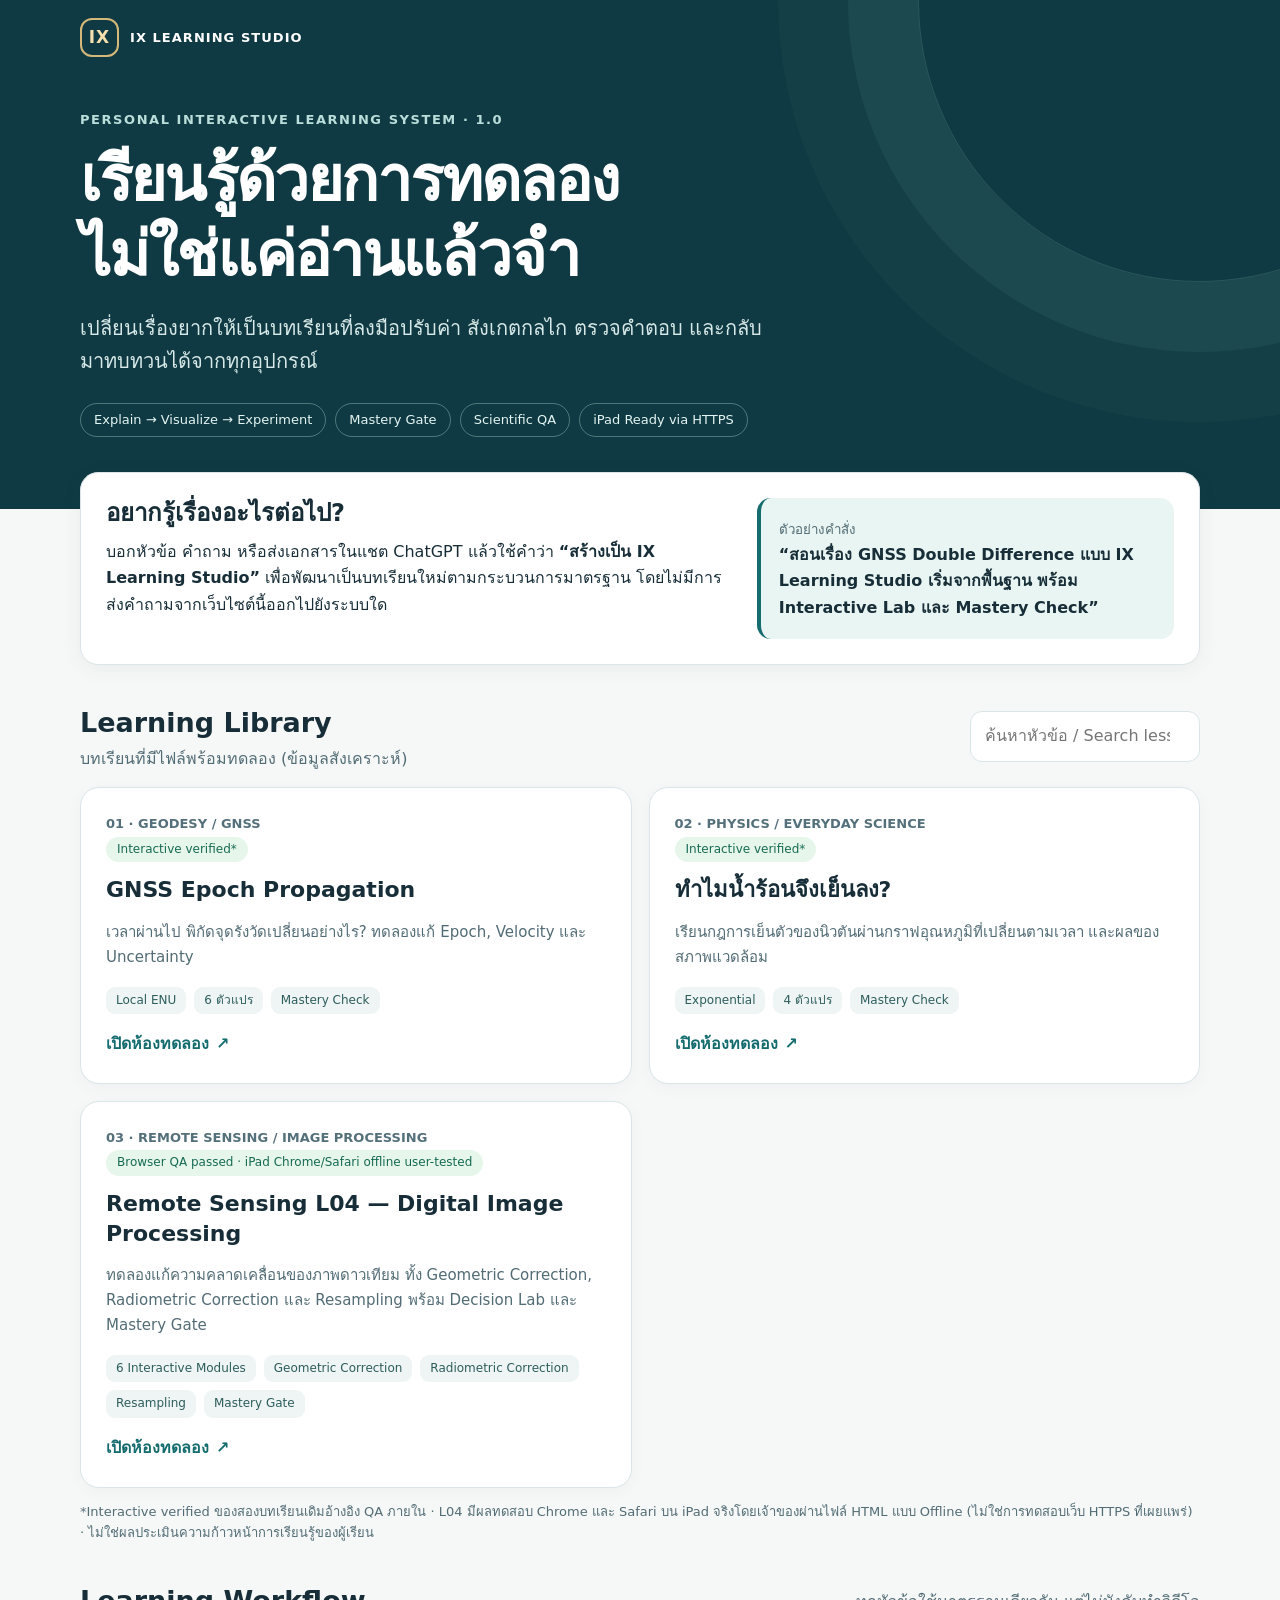
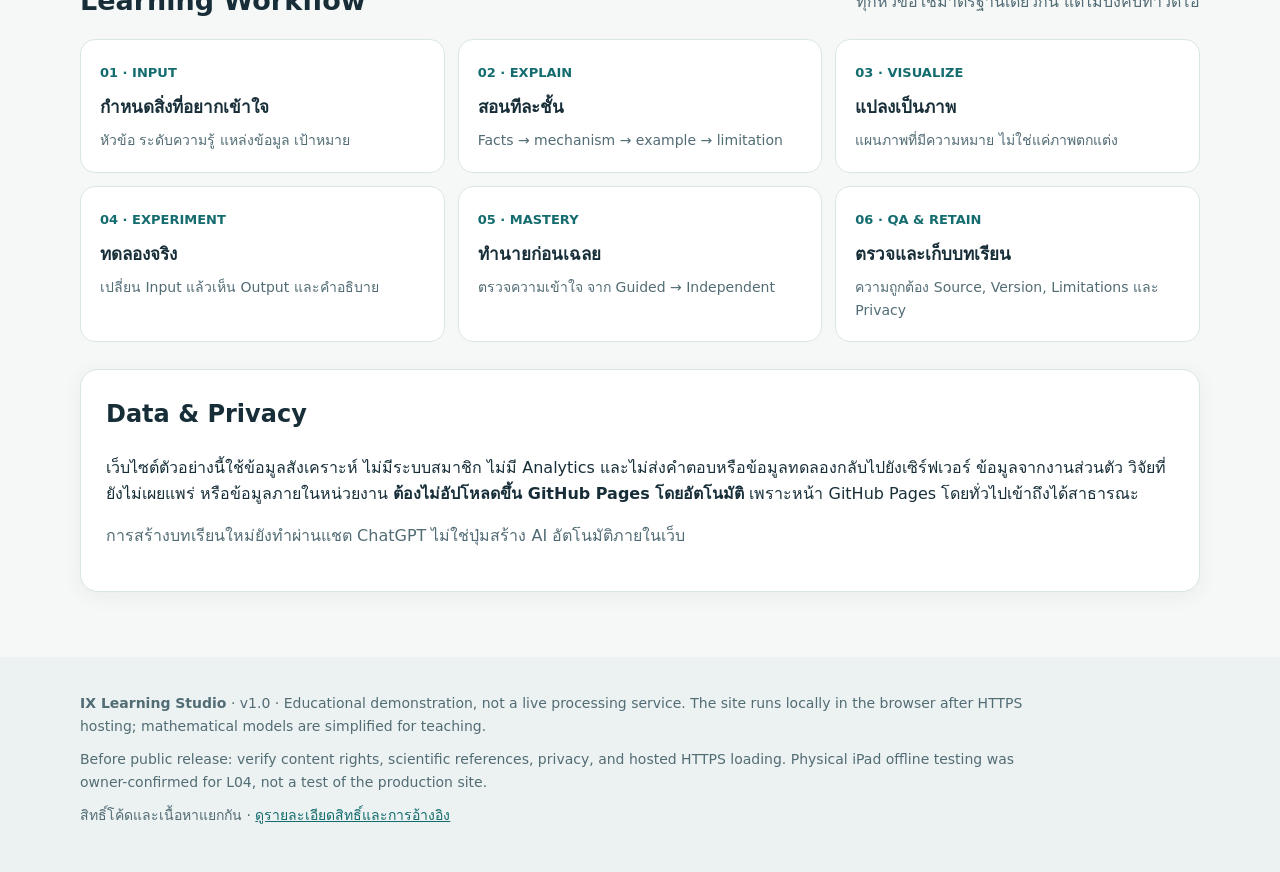
==== commit 1589f7be: "release: prepare public-safe RS L04 and manual three-lesson release gate [IXLS-006I] Branch-only can" ====
--- a/index.html
+++ b/index.html
@@ -30,11 +30,12 @@
 <div class="cards" id="lesson-list">
 <a class="lesson" href="lessons/gnss-epoch/" data-search="geodesy GNSS epoch propagation velocity uncertainty coordinate propagation พิกัดดาวเทียม" aria-label="เริ่มบทเรียน GNSS Epoch Propagation"><div class="small">01 · GEODESY / GNSS</div><span class="badge">Interactive verified*</span><h3>GNSS Epoch Propagation</h3><p>เวลาผ่านไป พิกัดจุดรังวัดเปลี่ยนอย่างไร? ทดลองแก้ Epoch, Velocity และ Uncertainty</p><div class="tags"><span>Local ENU</span><span>6 ตัวแปร</span><span>Mastery Check</span></div><div class="action">เปิดห้องทดลอง <span aria-hidden="true">↗</span></div></a>
 <a class="lesson" href="lessons/newtons-cooling/" data-search="science physics newton cooling exponential decay วิทยาศาสตร์ การเย็นตัว อุณหภูมิ" aria-label="เริ่มบทเรียน Newton's Law of Cooling"><div class="small">02 · PHYSICS / EVERYDAY SCIENCE</div><span class="badge">Interactive verified*</span><h3>ทำไมน้ำร้อนจึงเย็นลง?</h3><p>เรียนกฎการเย็นตัวของนิวตันผ่านกราฟอุณหภูมิที่เปลี่ยนตามเวลา และผลของสภาพแวดล้อม</p><div class="tags"><span>Exponential</span><span>4 ตัวแปร</span><span>Mastery Check</span></div><div class="action">เปิดห้องทดลอง <span aria-hidden="true">↗</span></div></a>
-</div><p id="no-results" class="muted" style="display:none" role="status">ยังไม่มีบทเรียนที่ตรงกับคำค้น — ขอให้สร้างบทใหม่ผ่าน ChatGPT ได้</p><p class="muted" style="font-size:13px">*Verified หมายถึงผลทดสอบสมการและการทำงานในเบราว์เซอร์จำลอง ผ่าน QA ภายในชุดทดลอง ไม่ใช่การรับรองผลบน iPad จริงหรือการประเมินกับผู้เรียนจริง</p></section>
+<a class="lesson" href="lessons/rs-l04/" data-search="Remote Sensing Digital Image Processing DIP 2108627 L04 GCP DN Radiance Resampling geometric radiometric correction" aria-label="เริ่มบทเรียน Remote Sensing L04 Digital Image Processing"><div class="small">03 · REMOTE SENSING / IMAGE PROCESSING</div><span class="badge">Browser QA passed · iPad Chrome/Safari offline user-tested</span><h3>Remote Sensing L04 — Digital Image Processing</h3><p>ทดลองแก้ความคลาดเคลื่อนของภาพดาวเทียม ทั้ง Geometric Correction, Radiometric Correction และ Resampling พร้อม Decision Lab และ Mastery Gate</p><div class="tags"><span>6 Interactive Modules</span><span>Geometric Correction</span><span>Radiometric Correction</span><span>Resampling</span><span>Mastery Gate</span></div><div class="action">เปิดห้องทดลอง <span aria-hidden="true">↗</span></div></a>
+</div><p id="no-results" class="muted" style="display:none" role="status">ยังไม่มีบทเรียนที่ตรงกับคำค้น — ขอให้สร้างบทใหม่ผ่าน ChatGPT ได้</p><p class="muted" style="font-size:13px">*Interactive verified ของสองบทเรียนเดิมอ้างอิง QA ภายใน · L04 มีผลทดสอบ Chrome และ Safari บน iPad จริงโดยเจ้าของผ่านไฟล์ HTML แบบ Offline (ไม่ใช่การทดสอบเว็บ HTTPS ที่เผยแพร่) · ไม่ใช่ผลประเมินความก้าวหน้าการเรียนรู้ของผู้เรียน</p></section>
 <section aria-labelledby="flow"><div class="headline"><h2 id="flow">Learning Workflow</h2><p>ทุกหัวข้อใช้มาตรฐานเดียวกัน แต่ไม่บังคับทำวิดีโอ</p></div><div class="steps"><div class="step"><span class="n">01 · INPUT</span><h3>กำหนดสิ่งที่อยากเข้าใจ</h3><p>หัวข้อ ระดับความรู้ แหล่งข้อมูล เป้าหมาย</p></div><div class="step"><span class="n">02 · EXPLAIN</span><h3>สอนทีละชั้น</h3><p>Facts → mechanism → example → limitation</p></div><div class="step"><span class="n">03 · VISUALIZE</span><h3>แปลงเป็นภาพ</h3><p>แผนภาพที่มีความหมาย ไม่ใช่แค่ภาพตกแต่ง</p></div><div class="step"><span class="n">04 · EXPERIMENT</span><h3>ทดลองจริง</h3><p>เปลี่ยน Input แล้วเห็น Output และคำอธิบาย</p></div><div class="step"><span class="n">05 · MASTERY</span><h3>ทำนายก่อนเฉลย</h3><p>ตรวจความเข้าใจ จาก Guided → Independent</p></div><div class="step"><span class="n">06 · QA & RETAIN</span><h3>ตรวจและเก็บบทเรียน</h3><p>ความถูกต้อง Source, Version, Limitations และ Privacy</p></div></div></section>
 <section class="panel" style="margin-top:27px"><h2 style="margin-top:0">Data & Privacy</h2><p>เว็บไซต์ตัวอย่างนี้ใช้ข้อมูลสังเคราะห์ ไม่มีระบบสมาชิก ไม่มี Analytics และไม่ส่งคำตอบหรือข้อมูลทดลองกลับไปยังเซิร์ฟเวอร์ ข้อมูลจากงานส่วนตัว วิจัยที่ยังไม่เผยแพร่ หรือข้อมูลภายในหน่วยงาน <strong>ต้องไม่อัปโหลดขึ้น GitHub Pages โดยอัตโนมัติ</strong> เพราะหน้า GitHub Pages โดยทั่วไปเข้าถึงได้สาธารณะ</p><p class="muted">การสร้างบทเรียนใหม่ยังทำผ่านแชต ChatGPT ไม่ใช่ปุ่มสร้าง AI อัตโนมัติภายในเว็บ</p></section>
 </main>
-<footer><p><strong>IX Learning Studio</strong> · v1.0 · Educational demonstration, not a live processing service. The site runs locally in the browser after HTTPS hosting; mathematical models are simplified for teaching.</p><p>Before publication: verify content licensing, references, privacy, calculations, and real-iPad behavior.</p></footer>
+<footer><p><strong>IX Learning Studio</strong> · v1.0 · Educational demonstration, not a live processing service. The site runs locally in the browser after HTTPS hosting; mathematical models are simplified for teaching.</p><p>Before public release: verify content rights, scientific references, privacy, and hosted HTTPS loading. Physical iPad offline testing was owner-confirmed for L04, not a test of the production site.</p><p>สิทธิ์โค้ดและเนื้อหาแยกกัน · <a href="CODE_AND_CONTENT_RIGHTS.md">ดูรายละเอียดสิทธิ์และการอ้างอิง</a></p></footer>
 <script>
 (function(){'use strict';const q=document.getElementById('search'),cards=[...document.querySelectorAll('.lesson')],none=document.getElementById('no-results');const update=()=>{const v=q.value.trim().toLocaleLowerCase();let n=0;for(const card of cards){const on=(card.textContent+' '+card.dataset.search).toLocaleLowerCase().includes(v);card.hidden=!on;if(on)n++}none.style.display=n?'none':'block'};q.addEventListener('input',update);q.addEventListener('change',update)})();
 </script>
